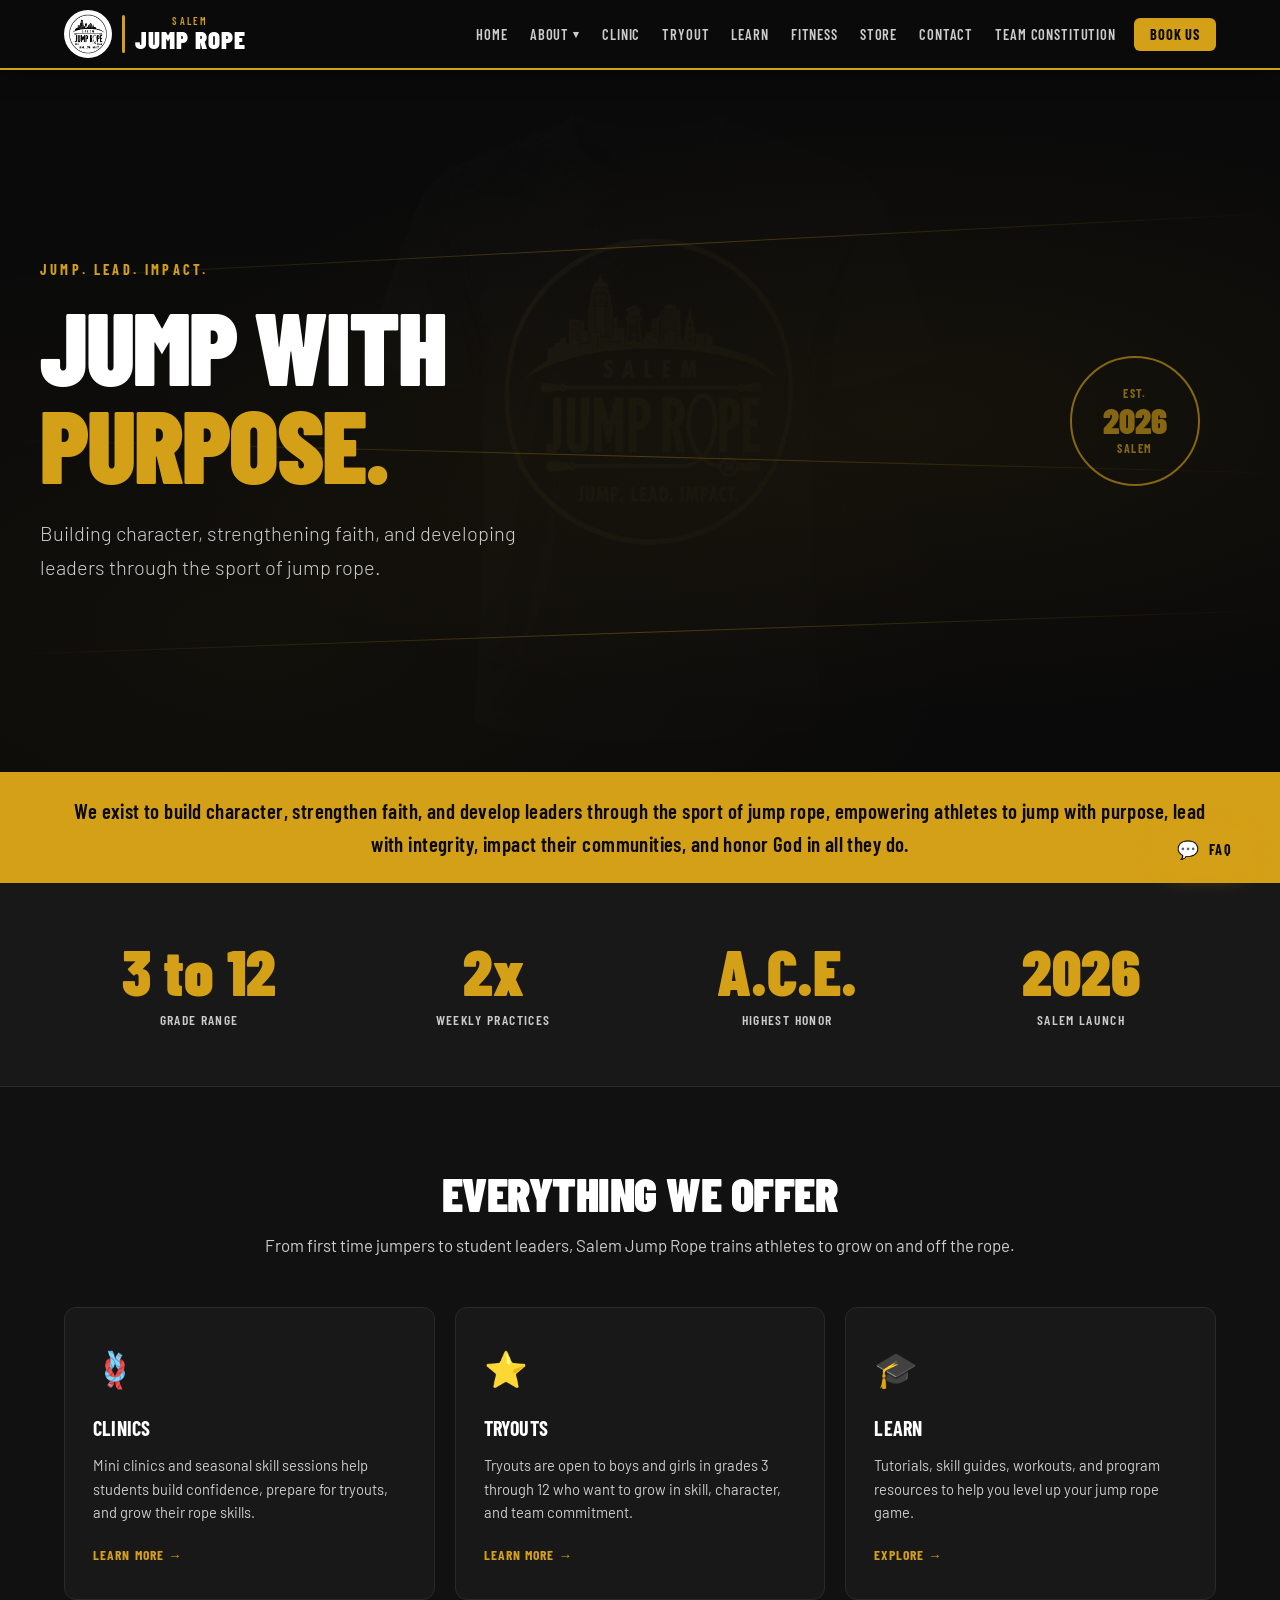
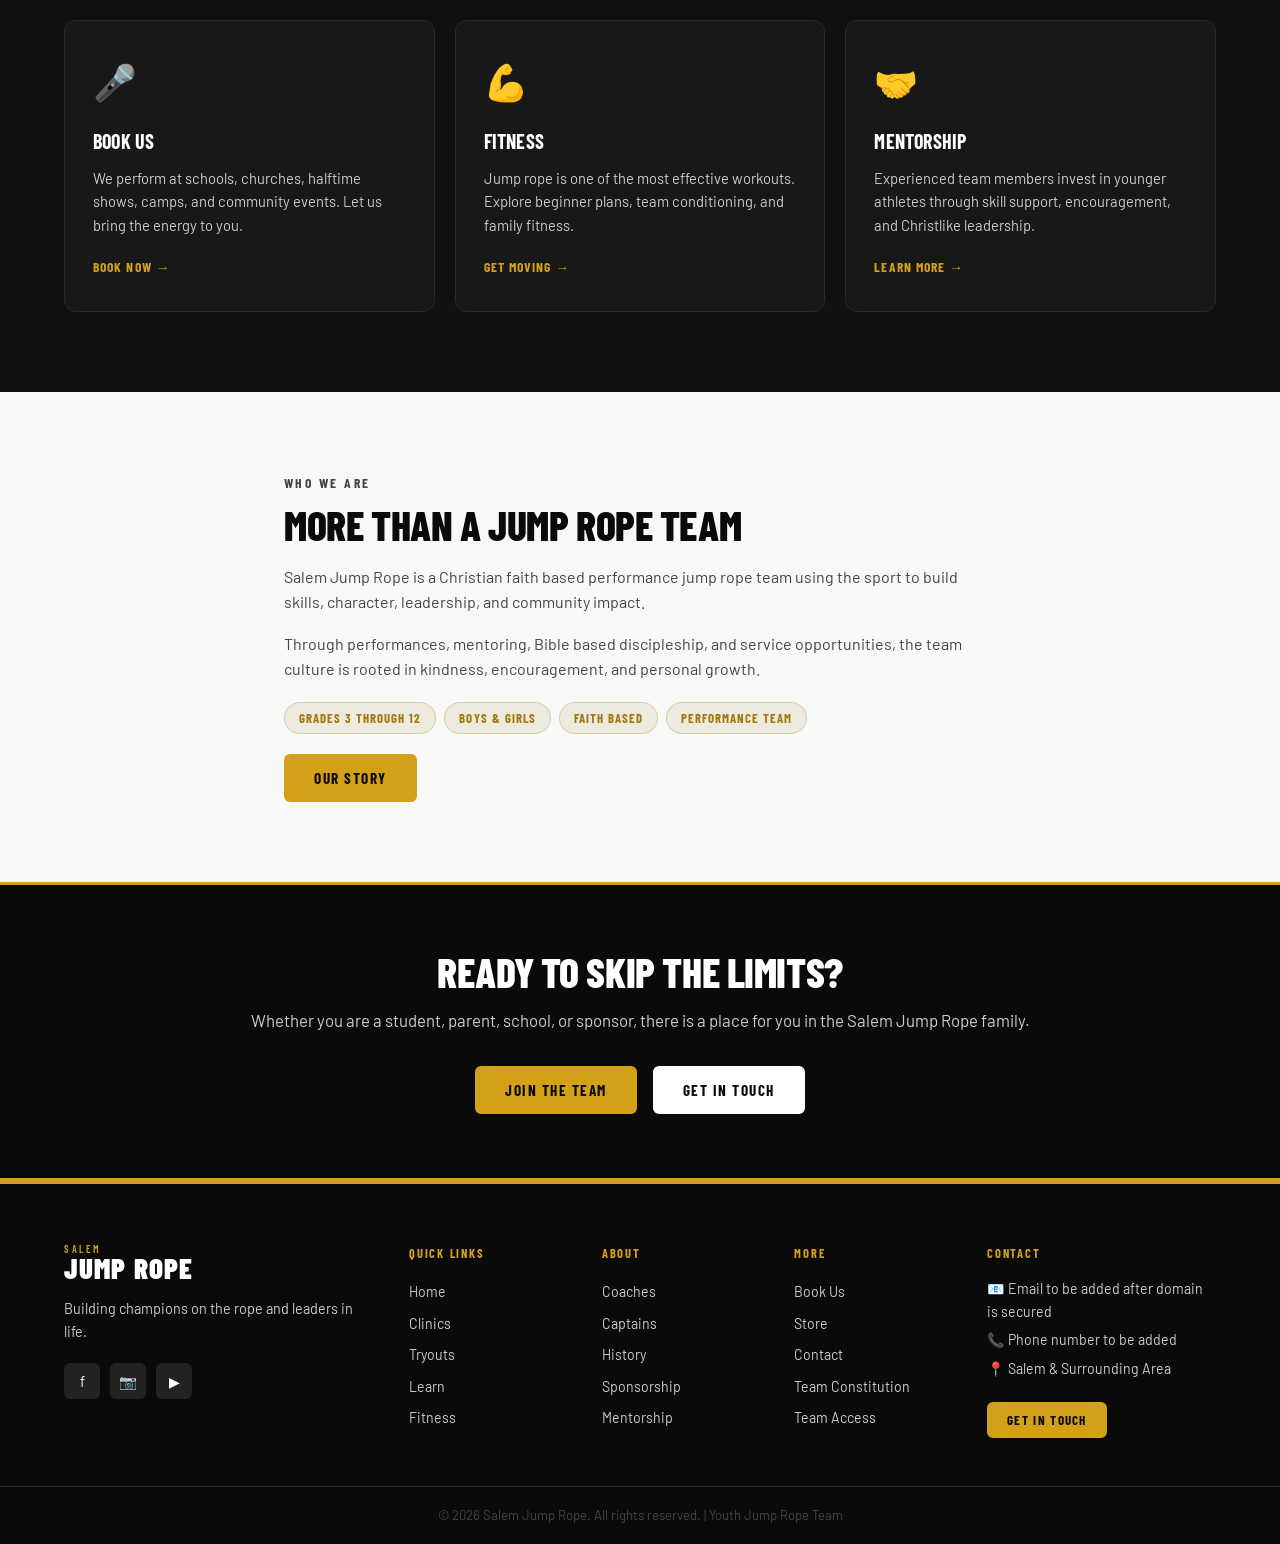
==== index.html @ eef51c8e "Launch CMS-backed Salem Jump Rope site" ====
<!DOCTYPE html>
<html lang="en">
<head>
  <meta charset="UTF-8" />
  <meta name="viewport" content="width=device-width, initial-scale=1.0" />
  <title>Salem Jump Rope | Youth Jump Rope Team</title>
  <meta name="description" content="Salem Jump Rope is a Christian faith based youth performance jump rope team building character, leadership, faith, fitness, and community impact." />
  <meta name="keywords" content="Salem Jump Rope, youth jump rope team, jump rope clinics, jump rope tryouts, jump rope fitness, jump rope performances, jump rope team Salem" />
  <meta property="og:title" content="Salem Jump Rope | Youth Jump Rope Team" />
  <meta property="og:description" content="Youth jump rope team offering clinics, tryouts, performances, and fitness programs in Salem." />
  <meta property="og:type" content="website" />
  <link rel="stylesheet" href="styles.css" />
  <link rel="preconnect" href="https://fonts.googleapis.com" />
  <link href="https://fonts.googleapis.com/css2?family=Barlow+Condensed:wght@400;600;700;800;900&family=Barlow:wght@300;400;500;600;700&display=swap" rel="stylesheet" />
</head>
<body>

  <!-- ============================================================
       HEADER / NAV
  ============================================================ -->
  <header class="site-header" id="top">
    <nav class="nav-container" role="navigation" aria-label="Main navigation">
      <div class="nav-logo">
        <button class="logo-btn" onclick="showPage('home')" aria-label="Go to homepage">
          <div class="logo-mark">
            <img class="brand-logo-img" src="Salem Jump Rope logo.jpg" alt="Salem Jump Rope logo" />
            <span class="logo-rope-accent" aria-hidden="true"></span>
            <div class="logo-text-block">
              <span class="logo-city">SALEM</span>
              <span class="logo-team">Jump Rope</span>
            </div>
          </div>
        </button>
      </div>

      <button class="nav-toggle" id="navToggle" aria-label="Toggle mobile menu" aria-expanded="false" aria-controls="navMenu">
        <span></span><span></span><span></span>
      </button>

      <ul class="nav-menu" id="navMenu" role="menubar">
        <li role="none"><button class="nav-link" onclick="showPage('home')" role="menuitem">Home</button></li>

        <li class="has-dropdown" role="none">
          <button class="nav-link dropdown-trigger" aria-haspopup="true" aria-expanded="false" role="menuitem">
            About <span class="arrow" aria-hidden="true">▾</span>
          </button>
          <ul class="dropdown-menu" role="menu" aria-label="About submenu">
            <li role="none"><button onclick="showPage('coaches')" role="menuitem">Coaches</button></li>
            <li role="none"><button onclick="showPage('captains')" role="menuitem">Captains</button></li>
            <li role="none"><button onclick="showPage('aces')" role="menuitem">Aces</button></li>
            <li role="none"><button onclick="showPage('history')" role="menuitem">History</button></li>
            <li role="none"><button onclick="showPage('sponsorship')" role="menuitem">Sponsorship</button></li>
            <li role="none"><button onclick="showPage('mentorship')" role="menuitem">Mentorship</button></li>
          </ul>
        </li>

        <li role="none"><button class="nav-link" onclick="showPage('clinic')" role="menuitem">Clinic</button></li>
        <li role="none"><button class="nav-link" onclick="showPage('tryout')" role="menuitem">Tryout</button></li>
        <li role="none"><button class="nav-link" onclick="showPage('learn')" role="menuitem">Learn</button></li>
        <li role="none"><button class="nav-link" onclick="showPage('fitness')" role="menuitem">Fitness</button></li>
        <li role="none"><button class="nav-link" onclick="showPage('store')" role="menuitem">Store</button></li>
        <li role="none"><button class="nav-link" onclick="showPage('contact')" role="menuitem">Contact</button></li>
        <li role="none"><button class="nav-link" onclick="showPage('constitution')" role="menuitem">Team Constitution</button></li>
        <li role="none"><button class="nav-link nav-cta" onclick="showPage('book')" role="menuitem">Book Us</button></li>
      </ul>
    </nav>
  </header>

  <main id="main-content">

    <!-- ======================== HOME ======================== -->
    <section id="page-home" class="page active" aria-label="Home">

      <!-- Hero -->
      <div class="hero">
        <div class="hero-rope-lines" aria-hidden="true">
          <div class="rope-line rl-1"></div>
          <div class="rope-line rl-2"></div>
          <div class="rope-line rl-3"></div>
        </div>
        <div class="hero-content">
          <p class="hero-eyebrow">Jump. Lead. Impact.</p>
          <h1 class="hero-title">JUMP WITH<br><span class="gold">PURPOSE.</span></h1>
          <p class="hero-subtitle">Building character, strengthening faith, and developing leaders through the sport of jump rope.</p>
        </div>
        <div class="hero-badge" aria-hidden="true">
          <div class="badge-circle">
            <span>EST.</span>
            <span class="badge-year">2026</span>
            <span>SALEM</span>
          </div>
        </div>
      </div>

      <!-- Mission Strip -->
      <div class="mission-strip">
        <div class="container">
          <p class="mission-text">We exist to build character, strengthen faith, and develop leaders through the sport of jump rope, empowering athletes to <strong>jump with purpose, lead with integrity, impact their communities, and honor God</strong> in all they do.</p>
        </div>
      </div>

      <!-- Stats Bar -->
      <div class="stats-bar">
        <div class="container stats-grid">
          <div class="stat-item">
            <span class="stat-num">3 to 12</span>
            <span class="stat-label">Grade Range</span>
          </div>
          <div class="stat-item">
            <span class="stat-num">2×</span>
            <span class="stat-label">Weekly Practices</span>
          </div>
          <div class="stat-item">
            <span class="stat-num">A.C.E.</span>
            <span class="stat-label">Highest Honor</span>
          </div>
          <div class="stat-item">
            <span class="stat-num">2026</span>
            <span class="stat-label">Salem Launch</span>
          </div>
        </div>
      </div>

      <!-- Feature Cards -->
      <div class="section-dark">
        <div class="container">
          <h2 class="section-title text-center">Everything We Offer</h2>
          <p class="section-sub text-center">From first time jumpers to student leaders, Salem Jump Rope trains athletes to grow on and off the rope.</p>
          <div class="feature-grid">
            <div class="feature-card" onclick="showPage('clinic')" role="button" tabindex="0" onkeypress="if(event.key==='Enter')showPage('clinic')" aria-label="Learn about Clinics">
              <div class="feature-icon" aria-hidden="true">🪢</div>
              <h3>Clinics</h3>
              <p>Mini clinics and seasonal skill sessions help students build confidence, prepare for tryouts, and grow their rope skills.</p>
              <span class="feature-link">Learn More →</span>
            </div>
            <div class="feature-card" onclick="showPage('tryout')" role="button" tabindex="0" onkeypress="if(event.key==='Enter')showPage('tryout')" aria-label="Learn about Tryouts">
              <div class="feature-icon" aria-hidden="true">⭐</div>
              <h3>Tryouts</h3>
              <p>Tryouts are open to boys and girls in grades 3 through 12 who want to grow in skill, character, and team commitment.</p>
              <span class="feature-link">Learn More →</span>
            </div>
            <div class="feature-card" onclick="showPage('learn')" role="button" tabindex="0" onkeypress="if(event.key==='Enter')showPage('learn')" aria-label="Learn Skills">
              <div class="feature-icon" aria-hidden="true">🎓</div>
              <h3>Learn</h3>
              <p>Tutorials, skill guides, workouts, and program resources to help you level up your jump rope game.</p>
              <span class="feature-link">Explore →</span>
            </div>
            <div class="feature-card" onclick="showPage('book')" role="button" tabindex="0" onkeypress="if(event.key==='Enter')showPage('book')" aria-label="Book a Performance">
              <div class="feature-icon" aria-hidden="true">🎤</div>
              <h3>Book Us</h3>
              <p>We perform at schools, churches, halftime shows, camps, and community events. Let us bring the energy to you.</p>
              <span class="feature-link">Book Now →</span>
            </div>
            <div class="feature-card" onclick="showPage('fitness')" role="button" tabindex="0" onkeypress="if(event.key==='Enter')showPage('fitness')" aria-label="Fitness Programs">
              <div class="feature-icon" aria-hidden="true">💪</div>
              <h3>Fitness</h3>
              <p>Jump rope is one of the most effective workouts. Explore beginner plans, team conditioning, and family fitness.</p>
              <span class="feature-link">Get Moving →</span>
            </div>
            <div class="feature-card" onclick="showPage('mentorship')" role="button" tabindex="0" onkeypress="if(event.key==='Enter')showPage('mentorship')" aria-label="Mentorship Program">
              <div class="feature-icon" aria-hidden="true">🤝</div>
              <h3>Mentorship</h3>
              <p>Experienced team members invest in younger athletes through skill support, encouragement, and Christlike leadership.</p>
              <span class="feature-link">Learn More →</span>
            </div>
          </div>
        </div>
      </div>

      <!-- About Teaser -->
      <div class="section-light">
        <div class="container narrow">
          <div class="col-text">
            <p class="eyebrow-label">Who We Are</p>
            <h2>More Than a Jump Rope Team</h2>
            <p>Salem Jump Rope is a Christian faith based performance jump rope team using the sport to build skills, character, leadership, and community impact.</p>
            <p>Through performances, mentoring, Bible based discipleship, and service opportunities, the team culture is rooted in kindness, encouragement, and personal growth.</p>
            <div class="pill-row">
              <span class="pill">Grades 3 through 12</span>
              <span class="pill">Boys & Girls</span>
              <span class="pill">Faith Based</span>
              <span class="pill">Performance Team</span>
            </div>
            <button class="btn btn-gold" onclick="showPage('history')">Our Story</button>
          </div>
        </div>
      </div>

      <!-- CTA Banner -->
      <div class="cta-banner">
        <div class="container text-center">
          <h2>Ready to Skip the Limits?</h2>
          <p>Whether you are a student, parent, school, or sponsor, there is a place for you in the Salem Jump Rope family.</p>
          <div class="cta-buttons">
            <button class="btn btn-gold" onclick="showPage('tryout')">Join the Team</button>
            <button class="btn btn-white" onclick="showPage('contact')">Get in Touch</button>
          </div>
        </div>
      </div>

    </section><!-- /home -->


    <!-- ======================== COACHES ======================== -->
    <section id="page-coaches" class="page" aria-label="Coaches">
      <div class="page-hero-mini">
        <div class="container">
          <p class="eyebrow-label">Salem Jump Rope</p>
          <h1>Our Coaching Staff</h1>
          <p>Led by experienced educators, athletes, and community leaders who believe in the power of jump rope.</p>
        </div>
      </div>
      <div class="section-light">
        <div class="container">
          <div class="coach-grid" id="coachGrid">
            <!-- Populated by JS from data.coaches -->
          </div>
        </div>
      </div>
    </section>

    <!-- ======================== CAPTAINS ======================== -->
    <section id="page-captains" class="page" aria-label="Captains">
      <div class="page-hero-mini">
        <div class="container">
          <p class="eyebrow-label">Team Leadership</p>
          <h1>Meet Our Captains</h1>
          <p>Team captains will be added soon.</p>
        </div>
      </div>
      <div class="section-light">
        <div class="container">
          <div class="coming-soon-block">
            <div class="cs-icon" aria-hidden="true">⭐</div>
            <h2>Team Captains Coming Soon</h2>
            <p>Captain information will be added when the team leadership roster is ready.</p>
          </div>
        </div>
      </div>
    </section>

    <!-- ======================== ACES ======================== -->
    <section id="page-aces" class="page" aria-label="Aces Honor Roll">
      <div class="page-hero-mini">
        <div class="container">
          <p class="eyebrow-label">Achievement Award</p>
          <h1>The Ace Honor Roll</h1>
          <p>A.C.E. stands for Achieving Christlike Excellence. It is Salem Jump Rope's highest honor for athletes who master skill levels, choose character, and become examples to others.</p>
        </div>
      </div>
      <div class="section-light">
        <div class="container">
          <div class="ace-intro-card">
            <h2>What is an Ace?</h2>
            <p>An ACE is a student-athlete who has mastered Salem Jump Rope skill and character development levels, demonstrated Christlike leadership in practice and mentorship, completed the Humility Project, and been recognized by the coaching staff for dedication, character, and excellence.</p>
          </div>
          <div class="ace-grid" id="aceGrid">
            <!-- Populated by JS -->
          </div>
        </div>
      </div>
    </section>

    <!-- ======================== HISTORY ======================== -->
    <section id="page-history" class="page" aria-label="Team History">
      <div class="page-hero-mini">
        <div class="container">
          <p class="eyebrow-label">Our Foundation</p>
          <h1>The Salem Jump Rope Story</h1>
        </div>
      </div>
      <div class="section-light">
        <div class="container narrow">
          <div class="history-intro">
            <p>Salem Jump Rope grew from years of physical education teaching, school jump rope teams, driveway practice with family, and small community clubs. The program carries forward the belief that jump rope can shape confidence, character, leadership, and faith.</p>
            <p>Coach Tiffany Carroll's journey began in 2008 after graduating from East Carolina University and learning from strong school and jump rope mentors. That foundation eventually led to COA SKIP ITS in 2024 and the launch of Salem Jump Rope in 2026.</p>
            <p>Today, Salem Jump Rope is being built as a performance based team where students learn to work hard, serve others, mentor younger athletes, and leave a lasting impact.</p>
          </div>

          <div class="timeline">
            <div id="timelineContainer">
              <!-- Populated by JS -->
            </div>
          </div>
        </div>
      </div>
    </section>

    <!-- ======================== SPONSORSHIP ======================== -->
    <section id="page-sponsorship" class="page" aria-label="Sponsorship">
      <div class="page-hero-mini">
        <div class="container">
          <p class="eyebrow-label">Partner With Us</p>
          <h1>Sponsorship Opportunities</h1>
          <p>Your support fuels a faith based youth program built around skill, character, leadership, service, and community impact.</p>
        </div>
      </div>
      <div class="section-light">
        <div class="container">

          <div class="two-col">
            <div class="col-text">
              <h2>Why Sponsor Salem Jump Rope?</h2>
              <p>When you sponsor Salem Jump Rope, you're not just advertising your business. You are investing in students who are learning discipline, leadership, service, and excellence through a positive team culture.</p>
              <ul class="check-list">
                <li>Direct visibility with hundreds of families</li>
                <li>Logo placement on team materials and events</li>
                <li>Recognition at clinics and performances</li>
                <li>Social media shoutouts and website features</li>
                <li>Connection to a trusted community organization</li>
                <li>Demonstrating your commitment to local youth</li>
              </ul>
            </div>
            <div class="col-image">
              <div class="image-placeholder" aria-label="Sponsorship benefits visual">
                <div class="img-ph-inner">
                  <span class="img-ph-icon" aria-hidden="true">🏆</span>
                  <p>Partner Benefits</p>
                </div>
              </div>
            </div>
          </div>

          <h2 class="text-center mt-lg">Sponsor Levels</h2>
          <div class="sponsor-levels" id="sponsorLevels">
            <!-- Populated by JS -->
          </div>

          <h2 class="text-center mt-lg">Current Sponsors</h2>
          <p class="text-center">We are proud to be supported by community partners who believe in the next generation.</p>
          <div class="ace-sponsor-spotlight">
            <div class="ace-sponsor-logo-wrap">
              <img src="Images/1018 Detailing Logo.png" alt="1018 Mobile Detailing logo" />
            </div>
            <div>
              <p class="eyebrow-label">ACE Sponsor</p>
              <h2>1018 Mobile Detailing</h2>
              <p>1018 Mobile Detailing is proud to support Salem Jump Rope as an ACE level sponsor. The company brings professional mobile detailing service directly to customers with clean results, reliable communication, and care for every vehicle.</p>
            </div>
          </div>
          <div class="sponsor-logo-grid">
            <article class="sponsor-logo-card sponsor-featured">
              <img src="Images/1018 Detailing Logo.png" alt="1018 Mobile Detailing logo" />
              <h3>1018 Mobile Detailing</h3>
              <p>ACE Sponsor</p>
            </article>
            <div class="sponsor-logo-ph" aria-label="Open sponsor spot">Open Sponsor Spot</div>
            <div class="sponsor-logo-ph" aria-label="Open sponsor spot">Open Sponsor Spot</div>
            <div class="sponsor-logo-ph" aria-label="Open sponsor spot">Open Sponsor Spot</div>
            <div class="sponsor-logo-ph" aria-label="Open sponsor spot">Open Sponsor Spot</div>
          </div>

          <div class="form-section">
            <h2>Become a Sponsor</h2>
            <p class="form-note">Sponsorship payments are not collected on this website at this time. A team representative will follow up to discuss sponsorship packages and payment options.</p>
            <form id="sponsorForm" class="skip-form" novalidate>
              <div class="form-row">
                <div class="form-group">
                  <label for="sp-biz">Business Name <span aria-hidden="true">*</span></label>
                  <input type="text" id="sp-biz" name="businessName" required placeholder="Your Business" />
                </div>
                <div class="form-group">
                  <label for="sp-contact">Contact Name <span aria-hidden="true">*</span></label>
                  <input type="text" id="sp-contact" name="contactName" required placeholder="Full Name" />
                </div>
              </div>
              <div class="form-row">
                <div class="form-group">
                  <label for="sp-email">Email <span aria-hidden="true">*</span></label>
                  <input type="email" id="sp-email" name="email" required placeholder="email@business.com" />
                </div>
                <div class="form-group">
                  <label for="sp-phone">Phone</label>
                  <input type="tel" id="sp-phone" name="phone" placeholder="(555) 555-5555" />
                </div>
              </div>
              <div class="form-group">
                <label for="sp-level">Sponsorship Level Interest <span aria-hidden="true">*</span></label>
                <select id="sp-level" name="level" required>
                  <option value="">Select a Level</option>
                  <option>Ace Sponsor, $550 and up</option>
                  <option>King Sponsor, $400</option>
                  <option>Queen Sponsor, $250</option>
                  <option>Jack Sponsor, $150</option>
                  <option>Friend Sponsor, $50</option>
                  <option>Not Sure Yet</option>
                </select>
              </div>
              <div class="form-group">
                <label for="sp-message">Message</label>
                <textarea id="sp-message" name="message" rows="4" placeholder="Tell us about your business and why you'd like to partner with us..."></textarea>
              </div>
              <button type="submit" class="btn btn-gold">Submit Sponsorship Interest</button>
              <div class="form-success" id="sponsorSuccess" aria-live="polite" role="status"></div>
            </form>
          </div>
        </div>
      </div>
    </section>

    <!-- ======================== MENTORSHIP ======================== -->
    <section id="page-mentorship" class="page" aria-label="Mentorship Program">
      <div class="page-hero-mini">
        <div class="container">
          <p class="eyebrow-label">Team Culture</p>
          <h1>Mentorship Program</h1>
          <p>Because mentorship matters: experienced athletes help younger teammates grow in skill, character, confidence, and belonging.</p>
        </div>
      </div>
      <div class="section-light">
        <div class="container">
          <div class="narrow text-center mb-lg">
            <h2>The Foundation of Our Culture</h2>
            <p>At Salem Jump Rope, some of the most valuable lessons learned through sports happen through relationships. Mentorship is a vital part of the team culture because it helps every athlete feel valued, supported, and known.</p>
          </div>

          <div class="value-cards" id="mentorValues">
            <!-- Populated by JS -->
          </div>

          <div class="two-col mt-lg">
            <div class="col-text">
              <h2>How It Works</h2>
              <p>Experienced team members who have been on the team for at least one year may have the opportunity to become mentors. Coaches evaluate students based on skill readiness, character, responsibility, and leadership before recommending them for this role.</p>
              <p>Mentors are paired with younger teammates and provide one on one skill support, encouragement, and guidance at practices. Beyond jump rope, they model positive character and help create a welcoming team environment.</p>
              <h3 class="mt-md">Who Can Become a Mentor?</h3>
              <ul class="check-list">
                <li>Athletes who have been on the team at least one year</li>
                <li>Recommended completion through Level 3 skills</li>
                <li>Demonstrated character that reflects team values</li>
                <li>Nominated and approved by the coaching staff</li>
                <li>Committed to mentor training, accountability, and high standards of conduct</li>
              </ul>
            </div>
            <div class="col-image">
              <div class="image-placeholder large" aria-label="Mentorship in action photo">
                <div class="img-ph-inner">
                  <span class="img-ph-icon" aria-hidden="true">📸</span>
                  <p>Mentorship in Action</p>
                </div>
              </div>
            </div>
          </div>

          <div class="cta-banner mt-lg">
            <div class="text-center">
              <h2>Questions About Mentorship?</h2>
              <button class="btn btn-gold" onclick="showPage('contact')">Contact Our Team</button>
            </div>
          </div>

          <div class="culture-stage-grid mt-lg">
            <div class="culture-stage">
              <h3>Grades 3-5 | Learn &amp; Grow</h3>
              <p>Foundation years focus on skill development, coachability, teamwork, work ethic, confidence, and learning the value of being a mentee.</p>
            </div>
            <div class="culture-stage">
              <h3>Grades 6-8 | Mentor &amp; Lead</h3>
              <p>As athletes mature, they are equipped to invest in younger teammates, model Christlike leadership, and develop communication and servant leadership skills.</p>
            </div>
            <div class="culture-stage">
              <h3>Grades 9-12 | Lead &amp; Leave an Impact</h3>
              <p>High school athletes are challenged to become independent leaders, pursue the ACE Award, help lead practices and clinics, contribute to choreography, and strengthen the program for the next generation.</p>
            </div>
          </div>
        </div>
      </div>
    </section>

    <!-- ======================== CLINIC ======================== -->
    <section id="page-clinic" class="page" aria-label="Clinics">
      <div class="page-hero-mini">
        <div class="container">
          <p class="eyebrow-label">Skill Development</p>
          <h1>Jump Rope Clinics</h1>
          <p>Clinics help students grow skills, prepare for tryouts, and decide where jump rope could take them next.</p>
        </div>
      </div>
      <div class="section-light">
        <div class="container">

          <div class="clinic-cards">
            <div class="clinic-card spring">
              <div class="clinic-badge">Spring</div>
              <h2>Spring Clinic</h2>
              <p class="clinic-date">📅 Dates to be announced by the coaching staff</p>
              <p class="clinic-time">⏰ Time and location to be announced</p>
              <p>Seasonal skill-building clinic focused on fundamentals, confidence, teamwork, and performance preparation.</p>
              <button class="btn btn-gold" onclick="document.getElementById('clinicForm').scrollIntoView({behavior:'smooth'})">Register Interest</button>
            </div>
            <div class="clinic-card fall">
              <div class="clinic-badge">Fall</div>
              <h2>Mini Fall Clinic 2026</h2>
              <p class="clinic-date">📅 Monday, August 31 &amp; Tuesday, September 1</p>
              <p class="clinic-time">⏰ 3:30 PM to 4:45 PM | 📍 River Oaks Community Church</p>
              <p>Cost: $5. Open to any student in 3rd through 12th grade who is interested in trying out for the team or simply getting better at jump rope.</p>
              <button class="btn btn-gold" onclick="document.getElementById('clinicForm').scrollIntoView({behavior:'smooth'})">Register Interest</button>
            </div>
          </div>

          <div class="info-block-grid mt-lg">
            <div class="info-block">
              <h3>What You'll Learn</h3>
              <ul>
                <li>Basic and advanced jump rope skills</li>
                <li>Speed, agility, and footwork</li>
                <li>Partner and group routines</li>
                <li>Double Dutch techniques</li>
                <li>Performance and presentation skills</li>
                <li>Team communication and listening</li>
              </ul>
            </div>
            <div class="info-block">
              <h3>Who Can Attend</h3>
              <ul>
                <li>Boys and girls in grades 3 through 12</li>
                <li>All experience levels welcome</li>
                <li>No prior jump rope experience required</li>
                <li>Great for tryout preparation or skill growth</li>
                <li>Families are encouraged to observe</li>
              </ul>
            </div>
            <div class="info-block">
              <h3>What to Bring</h3>
              <ul>
                <li>Athletic shoes (non-marking soles)</li>
                <li>Athletic clothing you can move in</li>
                <li>Water bottle (labeled)</li>
                <li>Jump rope if you have one (provided if not)</li>
                <li>Positive attitude and energy</li>
                <li>Signed parent consent form</li>
              </ul>
            </div>
          </div>

          <h2 class="text-center mt-lg">Sample 4-Day Clinic Schedule</h2>
          <div class="schedule-grid">
            <div class="schedule-day">
              <div class="day-header">Day 1</div>
              <div class="day-item"><strong>Warmup:</strong> Dynamic stretching, jog, jump activation</div>
              <div class="day-item"><strong>Skills:</strong> Basic bounce, alternate foot, side swing</div>
              <div class="day-item"><strong>Drills:</strong> Entry timing, rope feel, pacing</div>
              <div class="day-item"><strong>Cooldown:</strong> Stretch, breathing, team circle</div>
            </div>
            <div class="schedule-day">
              <div class="day-header">Day 2</div>
              <div class="day-item"><strong>Warmup:</strong> Jump activation circuit</div>
              <div class="day-item"><strong>Skills:</strong> Criss cross, double under intro, speed steps</div>
              <div class="day-item"><strong>Drills:</strong> Partner coordination, rhythm work</div>
              <div class="day-item"><strong>Cooldown:</strong> Partner stretch, skill reflection</div>
            </div>
            <div class="schedule-day">
              <div class="day-header">Day 3</div>
              <div class="day-item"><strong>Warmup:</strong> Speed ladder, agility warm-up</div>
              <div class="day-item"><strong>Skills:</strong> Double Dutch entry, turning mechanics</div>
              <div class="day-item"><strong>Drills:</strong> Group sync, team routine basics</div>
              <div class="day-item"><strong>Cooldown:</strong> Group stretch, performance goals</div>
            </div>
            <div class="schedule-day">
              <div class="day-header">Day 4</div>
              <div class="day-item"><strong>Warmup:</strong> Full team warm-up</div>
              <div class="day-item"><strong>Skills:</strong> Review + showcase prep</div>
              <div class="day-item"><strong>Showcase:</strong> Mini performance for families</div>
              <div class="day-item"><strong>Celebration:</strong> Recognition, team cheer, certificate</div>
            </div>
          </div>

          <div class="form-section" id="clinicForm">
            <h2>Clinic Interest Form</h2>
            <p class="form-note">Complete this form to express interest in an upcoming clinic. A team representative will follow up with registration details and any fees.</p>
            <form id="clinicInterestForm" class="skip-form" novalidate>
              <div class="form-row">
                <div class="form-group">
                  <label for="cl-parent">Parent / Guardian Name <span aria-hidden="true">*</span></label>
                  <input type="text" id="cl-parent" name="parentName" required placeholder="Full Name" />
                </div>
                <div class="form-group">
                  <label for="cl-student">Student Name <span aria-hidden="true">*</span></label>
                  <input type="text" id="cl-student" name="studentName" required placeholder="Full Name" />
                </div>
              </div>
              <div class="form-row">
                <div class="form-group">
                  <label for="cl-age">Student Age <span aria-hidden="true">*</span></label>
                  <input type="number" id="cl-age" name="studentAge" required min="4" max="18" placeholder="Age" />
                </div>
                <div class="form-group">
                  <label for="cl-exp">Experience Level</label>
                  <select id="cl-exp" name="experience">
                    <option value="">Select Level</option>
                    <option>Beginner, no experience</option>
                    <option>Beginner, some basic skills</option>
                    <option>Intermediate, comfortable with basics</option>
                    <option>Advanced, team experience</option>
                  </select>
                </div>
              </div>
              <div class="form-group">
                <label for="cl-season">Preferred Clinic Season <span aria-hidden="true">*</span></label>
                <select id="cl-season" name="season" required>
                  <option value="">Select Season</option>
                  <option>Spring Clinic</option>
                  <option>Fall Clinic</option>
                  <option>Either</option>
                </select>
              </div>
              <div class="form-row">
                <div class="form-group">
                  <label for="cl-email">Email <span aria-hidden="true">*</span></label>
                  <input type="email" id="cl-email" name="email" required placeholder="email@example.com" />
                </div>
                <div class="form-group">
                  <label for="cl-phone">Phone</label>
                  <input type="tel" id="cl-phone" name="phone" placeholder="(555) 555-5555" />
                </div>
              </div>
              <div class="form-group">
                <label for="cl-notes">Questions or Notes</label>
                <textarea id="cl-notes" name="notes" rows="3" placeholder="Any questions or anything we should know?"></textarea>
              </div>
              <button type="submit" class="btn btn-gold">Submit Interest</button>
              <div class="form-success" id="clinicSuccess" aria-live="polite" role="status"></div>
            </form>
          </div>
        </div>
      </div>
    </section>

    <!-- ======================== TRYOUT ======================== -->
    <section id="page-tryout" class="page" aria-label="Tryouts">
      <div class="page-hero-mini">
        <div class="container">
          <p class="eyebrow-label">Join the Team</p>
          <h1>Salem Jump Rope Tryouts</h1>
          <p>We are looking for coachable students ready to grow in skill, character, teamwork, and commitment.</p>
        </div>
      </div>
      <div class="section-light">
        <div class="container">

          <div class="two-col">
            <div class="col-text">
              <h2>Tryout Overview</h2>
              <p>Salem Jump Rope holds tryouts for students in grades 3 through 12. Our team is open to boys and girls who demonstrate not just physical ability, but the character, coachability, and commitment that our program requires.</p>
              <p>We do not just evaluate what you can do on the rope. We also look at how you listen, respond to coaching, and work with others. Every athlete who tries out will receive feedback.</p>
              <p class="clinic-date">📅 Thursday, September 10, 2026</p>
              <p class="clinic-time">⏰ 3:30 PM to 4:45 PM | 📍 College Park Baptist Church</p>
            </div>
            <div class="col-image">
              <div class="image-placeholder" aria-label="Tryout action photo">
                <div class="img-ph-inner">
                  <span class="img-ph-icon" aria-hidden="true">📸</span>
                  <p>Tryout Action</p>
                </div>
              </div>
            </div>
          </div>

          <div class="info-block-grid mt-lg">
            <div class="info-block">
              <h3>Who Should Try Out</h3>
              <ul>
                <li>Boys and girls in grades 3 through 12</li>
                <li>Students with a desire to grow and compete</li>
                <li>Athletes willing to commit to the full season</li>
                <li>Students who can follow coaching direction</li>
                <li>Those who attended a Salem Jump Rope clinic (preferred)</li>
              </ul>
            </div>
            <div class="info-block">
              <h3>What We're Looking For</h3>
              <ul>
                <li>Coachability and attitude</li>
                <li>Physical readiness and effort</li>
                <li>Jump rope skill foundation</li>
                <li>Teamwork and listening ability</li>
                <li>Commitment and reliability</li>
                <li>Character on and off the floor</li>
              </ul>
            </div>
            <div class="info-block">
              <h3>Team Commitment</h3>
              <ul>
                <li>Whole-team practice Tuesdays, 3:30 PM-5:30 PM</li>
                <li>Split practice Thursdays, 6:15 PM-8:15 PM</li>
                <li>Last Thursday of each month off, plus holidays</li>
                <li>Attendance at all performances and events</li>
                <li>Parent engagement expected</li>
              </ul>
            </div>
          </div>

          <h2 class="text-center mt-lg">Skills to Master Before Tryouts</h2>
          <p class="text-center mb-md">You do not need to be perfect, but you should be familiar with these fundamentals.</p>
          <div class="skills-checklist" id="tryoutSkills">
            <!-- Populated by JS -->
          </div>

          <div class="payment-placeholder">
            <div class="payment-icon" aria-hidden="true">💳</div>
            <h3>Payment Collection To Be Added</h3>
            <p>Tryout registration fees and seasonal team fees will be collected through <strong>Square</strong> or another approved payment provider. Payment processing is not active on this website at this time. A team representative will provide payment details directly after the tryout process.</p>
          </div>

          <div class="form-section">
            <h2>Tryout Interest Form</h2>
            <p class="form-note">Submit this form to express your interest in trying out. A coach will follow up with specific tryout details and next steps.</p>
            <form id="tryoutForm" class="skip-form" novalidate>
              <div class="form-row">
                <div class="form-group">
                  <label for="tr-parent">Parent / Guardian Name <span aria-hidden="true">*</span></label>
                  <input type="text" id="tr-parent" name="parentName" required placeholder="Full Name" />
                </div>
                <div class="form-group">
                  <label for="tr-student">Student Name <span aria-hidden="true">*</span></label>
                  <input type="text" id="tr-student" name="studentName" required placeholder="Full Name" />
                </div>
              </div>
              <div class="form-row">
                <div class="form-group">
                  <label for="tr-age">Student Age <span aria-hidden="true">*</span></label>
                  <input type="number" id="tr-age" name="age" required min="4" max="18" placeholder="Age" />
                </div>
                <div class="form-group">
                  <label for="tr-grade">School Grade <span aria-hidden="true">*</span></label>
                  <select id="tr-grade" name="grade" required>
                    <option value="">Select Grade</option>
                    <option>Pre-K / Kindergarten</option>
                    <option>1st Grade</option>
                    <option>2nd Grade</option>
                    <option>3rd Grade</option>
                    <option>4th Grade</option>
                    <option>5th Grade</option>
                    <option>6th Grade</option>
                    <option>7th Grade</option>
                    <option>8th Grade</option>
                    <option>9th Grade</option>
                    <option>10th Grade</option>
                    <option>11th Grade</option>
                    <option>12th Grade</option>
                  </select>
                </div>
              </div>
              <div class="form-group">
                <label for="tr-exp">Jump Rope Experience</label>
                <select id="tr-exp" name="experience">
                  <option value="">Select Level</option>
                  <option>None, just starting out</option>
                  <option>Beginner, knows basic bounce and a few tricks</option>
                  <option>Intermediate, comfortable with multiple skills</option>
                  <option>Advanced, competed or been on a team before</option>
                </select>
              </div>
              <div class="form-group">
                <label for="tr-why">Why do you want to join Salem Jump Rope? <span aria-hidden="true">*</span></label>
                <textarea id="tr-why" name="why" rows="3" required placeholder="Tell us what motivates you to join our team..."></textarea>
              </div>
              <div class="form-row">
                <div class="form-group">
                  <label for="tr-email">Parent Email <span aria-hidden="true">*</span></label>
                  <input type="email" id="tr-email" name="email" required placeholder="email@example.com" />
                </div>
                <div class="form-group">
                  <label for="tr-phone">Parent Phone <span aria-hidden="true">*</span></label>
                  <input type="tel" id="tr-phone" name="phone" required placeholder="(555) 555-5555" />
                </div>
              </div>
              <div class="form-group">
                <label for="tr-emergency">Emergency Contact Name &amp; Phone <span aria-hidden="true">*</span></label>
                <input type="text" id="tr-emergency" name="emergency" required placeholder="Name and phone number" />
              </div>
              <div class="form-group checkbox-group">
                <label class="checkbox-label">
                  <input type="checkbox" id="tr-consent" name="consent" required />
                  <span>I am the parent or legal guardian of this student and give my consent for them to participate in the Salem Jump Rope tryout process. I understand that submitting this form does not guarantee a spot on the team. <span aria-hidden="true">*</span></span>
                </label>
              </div>
              <button type="submit" class="btn btn-gold">Submit Tryout Interest</button>
              <div class="form-success" id="tryoutSuccess" aria-live="polite" role="status"></div>
            </form>
          </div>
        </div>
      </div>
    </section>

    <!-- ======================== LEARN ======================== -->
    <section id="page-learn" class="page" aria-label="Learn">
      <div class="page-hero-mini">
        <div class="container">
          <p class="eyebrow-label">Skill Development</p>
          <h1>Learn Jump Rope</h1>
          <p>Tutorials, workouts, and program resources for every level.</p>
        </div>
      </div>
      <div class="section-light">
        <div class="container">
          <!-- Sub-tabs -->
          <div class="sub-tabs" role="tablist" aria-label="Learn sections">
            <button class="sub-tab active" onclick="showLearnTab('tutorials')" id="tab-tutorials" role="tab" aria-selected="true" aria-controls="learn-tutorials">Skills &amp; Tutorials</button>
            <button class="sub-tab" onclick="showLearnTab('workouts')" id="tab-workouts" role="tab" aria-selected="false" aria-controls="learn-workouts">Workouts</button>
            <button class="sub-tab" onclick="showLearnTab('programs')" id="tab-programs" role="tab" aria-selected="false" aria-controls="learn-programs">Program Lists</button>
          </div>

          <!-- Tutorials -->
          <div id="learn-tutorials" class="learn-panel active" role="tabpanel" aria-labelledby="tab-tutorials">
            <p class="text-center mb-md">Video tutorials will be added as the team builds the lesson library. Explore the skill list below.</p>
            <div class="tutorial-grid" id="tutorialGrid">
              <!-- Populated by JS -->
            </div>
          </div>

          <!-- Workouts -->
          <div id="learn-workouts" class="learn-panel" role="tabpanel" aria-labelledby="tab-workouts">
            <p class="text-center mb-md">Structured workouts for every skill level. Print them out or save them to your phone.</p>
            <div class="workout-grid" id="workoutGrid">
              <!-- Populated by JS -->
            </div>
          </div>

          <!-- Programs -->
          <div id="learn-programs" class="learn-panel" role="tabpanel" aria-labelledby="tab-programs">
            <p class="text-center mb-md">Downloadable program resources will be added later. Check back for PDFs and printable guides.</p>
            <div class="program-grid" id="programGrid">
              <!-- Populated by JS -->
            </div>
          </div>
        </div>
      </div>
    </section>

    <!-- ======================== FITNESS ======================== -->
    <section id="page-fitness" class="page" aria-label="Fitness">
      <div class="page-hero-mini">
        <div class="container">
          <p class="eyebrow-label">Jump Rope for Life</p>
          <h1>Fitness &amp; Conditioning</h1>
          <p>Jump rope is one of the most effective, accessible, and fun fitness tools available to everyone.</p>
        </div>
      </div>
      <div class="section-light">
        <div class="container">

          <h2 class="text-center">Why Jump Rope?</h2>
          <div class="benefit-grid">
            <div class="benefit-card">
              <div class="benefit-icon" aria-hidden="true">❤️</div>
              <h3>Cardiovascular Health</h3>
              <p>Jumping rope elevates heart rate quickly, improving cardiovascular endurance with less joint impact than running.</p>
            </div>
            <div class="benefit-card">
              <div class="benefit-icon" aria-hidden="true">⚡</div>
              <h3>Agility &amp; Coordination</h3>
              <p>Regular rope jumping builds foot speed, rhythm, balance, and full body coordination at every age.</p>
            </div>
            <div class="benefit-card">
              <div class="benefit-icon" aria-hidden="true">🔥</div>
              <h3>Calorie Burn</h3>
              <p>Jump rope can burn up to 10 to 16 calories per minute, which is more than many common cardio exercises.</p>
            </div>
            <div class="benefit-card">
              <div class="benefit-icon" aria-hidden="true">🧠</div>
              <h3>Mental Focus</h3>
              <p>The rhythm and timing of jump rope train concentration and mental discipline that carries into school and life.</p>
            </div>
            <div class="benefit-card">
              <div class="benefit-icon" aria-hidden="true">💰</div>
              <h3>Affordable</h3>
              <p>All you need is a rope. No gym membership, no equipment, no commute. Jump anywhere, anytime.</p>
            </div>
            <div class="benefit-card">
              <div class="benefit-icon" aria-hidden="true">👨‍👩‍👧</div>
              <h3>Family Friendly</h3>
              <p>Jump rope is one of the few activities the whole family can do together, from toddlers to grandparents.</p>
            </div>
          </div>

          <h2 class="text-center mt-lg">Sample Fitness Plans</h2>
          <div class="fitness-card-grid" id="fitnessCards">
            <!-- Populated by JS -->
          </div>

          <h2 class="text-center mt-lg">Fitness Programs We Offer</h2>
          <div class="program-types">
            <div class="program-type-card">
              <h3>School &amp; Group Fitness</h3>
              <p>We bring jump rope fitness programs to schools, after school programs, and youth groups. Contact us to schedule a session.</p>
              <button class="btn btn-outline-dark" onclick="showPage('book')">Book a Fitness Session</button>
            </div>
            <div class="program-type-card">
              <h3>Family Fitness</h3>
              <p>Jump rope is a family sport. Our family fitness resources help parents and kids build a healthy routine together.</p>
              <button class="btn btn-outline-dark" onclick="showPage('contact')">Get Resources</button>
            </div>
            <div class="program-type-card">
              <h3>Team Conditioning</h3>
              <p>Our team conditioning programs are designed to build endurance, strength, and athletic performance for competitive jumpers.</p>
              <button class="btn btn-outline-dark" onclick="showPage('learn')">View Workouts</button>
            </div>
          </div>

          <div class="cta-banner mt-lg">
            <div class="text-center">
              <h2>Ready to Jump?</h2>
              <p>Whether you are a school, parent, or athlete, we have a fitness resource for you.</p>
              <button class="btn btn-gold" onclick="showPage('contact')">Contact Us About Fitness</button>
            </div>
          </div>
        </div>
      </div>
    </section>

    <!-- ======================== STORE ======================== -->
    <section id="page-store" class="page" aria-label="Store">
      <div class="page-hero-mini">
        <div class="container">
          <p class="eyebrow-label">Salem Jump Rope Gear</p>
          <h1>Team Store</h1>
          <p>Represent the team. Gear will be added later.</p>
        </div>
      </div>
      <div class="section-light">
        <div class="container">
          <div class="store-merch-feature">
            <div class="store-merch-copy">
              <p class="eyebrow-label">New Team Look</p>
              <h2>Black and Gold Gear Built for Movement</h2>
              <p>The Salem Jump Rope shirt brings the team mark into practice, clinics, performances, and everyday community events.</p>
              <button class="btn btn-gold" onclick="document.getElementById('productGrid').scrollIntoView({behavior:'smooth'})">View Gear</button>
            </div>
            <div class="store-merch-media">
              <img src="Images/generated/jump-rope-shirt-athlete.png" alt="Athlete wearing Salem Jump Rope shirt while jumping rope" />
            </div>
          </div>

          <div class="store-notice">
            <div class="store-notice-icon" aria-hidden="true">🛒</div>
            <h2>Online Store To Be Added</h2>
            <p>Online ordering and payments will be handled through <strong>Square</strong> or another approved payment provider. Sign up below to be notified when the store goes live.</p>
            <form id="storeNotifyForm" class="store-notify-form" novalidate>
              <label for="sn-email" class="sr-only">Email address</label>
              <input type="email" id="sn-email" placeholder="Enter your email for store updates" required />
              <button type="submit" class="btn btn-gold">Notify Me</button>
              <div class="form-success" id="storeSuccess" aria-live="polite" role="status"></div>
            </form>
          </div>

          <div class="product-grid" id="productGrid">
            <!-- Populated by JS -->
          </div>
        </div>
      </div>
    </section>

    <!-- ======================== CONTACT ======================== -->
    <section id="page-contact" class="page" aria-label="Contact">
      <div class="page-hero-mini">
        <div class="container">
          <p class="eyebrow-label">Get in Touch</p>
          <h1>Contact Salem Jump Rope</h1>
          <p>We would love to hear from you. Parents, athletes, schools, and future partners can reach out here.</p>
        </div>
      </div>
      <div class="section-light">
        <div class="container">
          <div class="contact-layout">
            <div class="contact-info">
              <h2>Reach Us</h2>
              <div class="contact-item">
                <span class="contact-icon" aria-hidden="true">📧</span>
                <div>
                  <strong>Email</strong>
                  <p>Email to be added after domain is secured</p>
                </div>
              </div>
              <div class="contact-item">
                <span class="contact-icon" aria-hidden="true">📞</span>
                <div>
                  <strong>Phone</strong>
                  <p>Phone number to be added</p>
                </div>
              </div>
              <div class="contact-item">
                <span class="contact-icon" aria-hidden="true">📍</span>
                <div>
                  <strong>Service Area</strong>
                  <p>Salem and surrounding communities</p>
                </div>
              </div>
              <div class="contact-item">
                <span class="contact-icon" aria-hidden="true">🕐</span>
                <div>
                  <strong>Response Time</strong>
                  <p>We typically respond within 48 hours</p>
                </div>
              </div>
              <h3 class="mt-md">Follow Us</h3>
              <div class="social-links">
                <a href="#" class="social-link" aria-label="Facebook link">
                  <span aria-hidden="true">f</span> Facebook
                </a>
                <a href="#" class="social-link" aria-label="Instagram link">
                  <span aria-hidden="true">📷</span> Instagram
                </a>
                <a href="#" class="social-link" aria-label="YouTube link">
                  <span aria-hidden="true">▶</span> YouTube
                </a>
              </div>
            </div>

            <div class="contact-form-wrap">
              <h2>Send a Message</h2>
              <form id="contactForm" class="skip-form" novalidate>
                <div class="form-group">
                  <label for="ct-name">Name <span aria-hidden="true">*</span></label>
                  <input type="text" id="ct-name" name="name" required placeholder="Your Full Name" />
                </div>
                <div class="form-row">
                  <div class="form-group">
                    <label for="ct-email">Email <span aria-hidden="true">*</span></label>
                    <input type="email" id="ct-email" name="email" required placeholder="email@example.com" />
                  </div>
                  <div class="form-group">
                    <label for="ct-phone">Phone</label>
                    <input type="tel" id="ct-phone" name="phone" placeholder="(555) 555-5555" />
                  </div>
                </div>
                <div class="form-group">
                  <label for="ct-reason">Reason for Contacting <span aria-hidden="true">*</span></label>
                  <select id="ct-reason" name="reason" required>
                    <option value="">Select a Reason</option>
                    <option>Clinic Information</option>
                    <option>Tryout Information</option>
                    <option>Book a Performance</option>
                    <option>Sponsorship</option>
                    <option>General Question</option>
                    <option>Media / Press</option>
                    <option>Other</option>
                  </select>
                </div>
                <div class="form-group">
                  <label for="ct-message">Message <span aria-hidden="true">*</span></label>
                  <textarea id="ct-message" name="message" rows="5" required placeholder="How can we help you?"></textarea>
                </div>
                <button type="submit" class="btn btn-gold">Send Message</button>
                <div class="form-success" id="contactSuccess" aria-live="polite" role="status"></div>
              </form>
            </div>
          </div>

          <!-- FAQ -->
          <div class="faq-section mt-lg">
            <h2 class="text-center">Frequently Asked Questions</h2>
            <div class="faq-list" id="faqList">
              <!-- Populated by JS -->
            </div>
          </div>
        </div>
      </div>
    </section>

    <!-- ======================== BOOK ======================== -->
    <section id="page-book" class="page" aria-label="Book Us">
      <div class="page-hero-mini">
        <div class="container">
          <p class="eyebrow-label">Performances &amp; Demos</p>
          <h1>Book Salem Jump Rope</h1>
          <p>Bring the energy, athleticism, and excitement of Salem Jump Rope to your next event.</p>
        </div>
      </div>
      <div class="section-light">
        <div class="container">

          <div class="two-col">
            <div class="col-text">
              <h2>What We Bring</h2>
              <ul class="check-list">
                <li>High energy jump rope performances</li>
                <li>Skill demonstrations for all ages</li>
                <li>Interactive audience participation segments</li>
                <li>Educational fitness presentations</li>
                <li>Motivational team messages</li>
                <li>Professional athletes who represent Salem with pride</li>
              </ul>
              <h3 class="mt-md">Booking Process</h3>
              <ol class="steps-list">
                <li>Submit the performance request form below</li>
                <li>A team representative will contact you within 5 business days</li>
                <li>We'll confirm availability, event details, and logistics</li>
                <li>A booking agreement will be provided</li>
                <li>Show up and let us bring the energy</li>
              </ol>
              <p class="mt-sm"><em>📅 Availability varies by season. Submit early for best availability.</em></p>
            </div>
            <div class="col-image">
              <div class="image-placeholder large" aria-label="Performance photo">
                <div class="img-ph-inner">
                  <span class="img-ph-icon" aria-hidden="true">📸</span>
                  <p>Performance Photo</p>
                </div>
              </div>
            </div>
          </div>

          <h2 class="text-center mt-lg">Events We Perform At</h2>
          <div class="event-type-grid" id="eventTypes">
            <!-- Populated by JS -->
          </div>

          <div class="form-section">
            <h2>Performance Request Form</h2>
            <p class="form-note">Fill out this form to begin the booking process. Submitting this form does not confirm your booking. A team representative will follow up to confirm details.</p>
            <form id="bookForm" class="skip-form" novalidate>
              <div class="form-row">
                <div class="form-group">
                  <label for="bk-org">Organization Name <span aria-hidden="true">*</span></label>
                  <input type="text" id="bk-org" name="org" required placeholder="School, Church, Organization" />
                </div>
                <div class="form-group">
                  <label for="bk-contact">Contact Name <span aria-hidden="true">*</span></label>
                  <input type="text" id="bk-contact" name="contact" required placeholder="Full Name" />
                </div>
              </div>
              <div class="form-row">
                <div class="form-group">
                  <label for="bk-email">Email <span aria-hidden="true">*</span></label>
                  <input type="email" id="bk-email" name="email" required placeholder="email@example.com" />
                </div>
                <div class="form-group">
                  <label for="bk-phone">Phone <span aria-hidden="true">*</span></label>
                  <input type="tel" id="bk-phone" name="phone" required placeholder="(555) 555-5555" />
                </div>
              </div>
              <div class="form-row">
                <div class="form-group">
                  <label for="bk-date">Event Date <span aria-hidden="true">*</span></label>
                  <input type="date" id="bk-date" name="date" required />
                </div>
                <div class="form-group">
                  <label for="bk-audience">Estimated Audience Size</label>
                  <select id="bk-audience" name="audience">
                    <option value="">Select Range</option>
                    <option>Under 50</option>
                  <option>50 to 100</option>
                  <option>100 to 300</option>
                  <option>300 to 500</option>
                    <option>500+</option>
                  </select>
                </div>
              </div>
              <div class="form-group">
                <label for="bk-location">Event Location / Address <span aria-hidden="true">*</span></label>
                <input type="text" id="bk-location" name="location" required placeholder="Venue name and address" />
              </div>
              <div class="form-group">
                <label for="bk-type">Type of Event <span aria-hidden="true">*</span></label>
                <select id="bk-type" name="eventType" required>
                  <option value="">Select Event Type</option>
                  <option>School Performance</option>
                  <option>Church Event</option>
                  <option>Community Event</option>
                  <option>Halftime Show</option>
                  <option>Camp or After School Program</option>
                  <option>Fitness Demonstration</option>
                  <option>Private Event</option>
                  <option>Other</option>
                </select>
              </div>
              <div class="form-group">
                <label for="bk-message">Additional Details</label>
                <textarea id="bk-message" name="message" rows="4" placeholder="Tell us more about your event, expected duration, special requests, etc."></textarea>
              </div>
              <button type="submit" class="btn btn-gold">Submit Booking Request</button>
              <div class="form-success" id="bookSuccess" aria-live="polite" role="status"></div>
            </form>
          </div>
        </div>
      </div>
    </section>

    <!-- ======================== TEAM CONSTITUTION ======================== -->
    <section id="page-constitution" class="page" aria-label="Team Constitution">
      <div class="page-hero-mini">
        <div class="container">
          <p class="eyebrow-label">Team Standards</p>
          <h1>Team Constitution</h1>
          <p>This page is reserved for the official Salem Jump Rope constitution, bylaws, statements, and codes of conduct.</p>
        </div>
      </div>
      <div class="section-light">
        <div class="container narrow">
          <div class="coming-soon-block">
            <div class="cs-icon" aria-hidden="true">📄</div>
            <h2>Official Document To Be Added</h2>
            <p>David can provide the final Team Constitution PDF when it is ready. Once supplied, this page can include a readable embedded PDF, a download button, and highlighted sections for families to review before tryouts.</p>
            <ul class="portal-list">
              <li>Team constitution and bylaws</li>
              <li>Statement affirming who Salem Jump Rope is</li>
              <li>Parent and athlete codes of conduct</li>
              <li>Tryout and season expectations</li>
            </ul>
          </div>
        </div>
      </div>
    </section>

    <!-- ======================== WEBSITE UPDATES ======================== -->
    <section id="page-updates" class="page" aria-label="Website Updates">
      <div class="page-hero-mini">
        <div class="container">
          <p class="eyebrow-label">Owner Site Updates</p>
          <h1>Website Updates</h1>
          <p>The main update workflow is now the website admin screen. This page remains as a fallback for changes that need help.</p>
        </div>
      </div>
      <div class="section-light">
        <div class="container">
          <div class="two-col">
            <div class="col-text">
              <h2>Primary Update Link</h2>
              <ol class="steps-list">
                <li>Open the website admin link.</li>
                <li>Log in with the approved owner account.</li>
                <li>Open Website Content.</li>
                <li>Edit the needed section.</li>
                <li>Save or publish the change.</li>
              </ol>
              <p class="form-note">After launch, the owner admin link will be your website address with <strong>/admin/</strong> at the end.</p>
              <p class="form-note">The admin screen can update the homepage, clinics, tryouts, coaches, sponsors, store products, FAQs, contact info, and Square payment links.</p>
            </div>
            <div class="col-text owner-panel">
              <h2>When To Use This Page</h2>
              <ul class="check-list">
                <li>A new page needs to be designed</li>
                <li>The layout needs to change</li>
                <li>A form or payment setup needs help</li>
                <li>A file needs to be embedded in a custom way</li>
                <li>Something looks wrong after publishing</li>
              </ul>
            </div>
          </div>

          <div class="form-section">
            <h2>Fallback Update Request</h2>
            <form id="updateRequestForm" class="skip-form" novalidate>
              <div class="form-row">
                <div class="form-group">
                  <label for="up-page">Page or Section</label>
                  <select id="up-page" name="page">
                    <option>Home</option>
                    <option>Clinic</option>
                    <option>Tryout</option>
                    <option>Coaches</option>
                    <option>Captains</option>
                    <option>Aces</option>
                    <option>Sponsorship</option>
                    <option>Team Constitution</option>
                    <option>Store</option>
                    <option>Contact</option>
                    <option>Other or Several Pages</option>
                  </select>
                </div>
                <div class="form-group">
                  <label for="up-priority">Priority</label>
                  <select id="up-priority" name="priority">
                    <option>Normal</option>
                    <option>Urgent</option>
                    <option>Low priority</option>
                  </select>
                </div>
              </div>
              <div class="form-group">
                <label for="up-request">Requested Change</label>
                <textarea id="up-request" rows="4" placeholder="Example: On the Clinic page, change the fall clinic date to..." required></textarea>
              </div>
              <div class="form-group">
                <label for="up-assets">Files to Add</label>
                <textarea id="up-assets" rows="3" placeholder="Example: Use the new team photo named fall clinic 2026"></textarea>
              </div>
              <div class="form-group">
                <label for="up-approval">Approved By</label>
                <input id="up-approval" type="text" placeholder="Name of owner, coach, or approver" />
              </div>
              <button type="button" class="btn btn-gold" id="generateUpdateRequest">Build Request</button>
            </form>
            <div class="generated-request-wrap">
              <label for="generatedUpdateRequest">Request to Send</label>
              <textarea id="generatedUpdateRequest" rows="8" readonly placeholder="The request will appear here."></textarea>
              <button type="button" class="btn btn-outline-dark btn-sm" id="copyUpdateRequest">Copy Request</button>
              <p class="form-note" id="copyUpdateStatus" aria-live="polite"></p>
            </div>
          </div>
        </div>
      </div>
    </section>

    <section id="page-portal" class="page" aria-label="Team Access">
      <div class="page-hero-mini">
        <div class="container">
          <p class="eyebrow-label">Members Only</p>
          <h1>Team Access</h1>
          <p>This page is for team only items that should not be public.</p>
        </div>
      </div>
      <div class="section-light">
        <div class="container narrow text-center">
          <div class="coming-soon-block">
            <div class="cs-icon" aria-hidden="true">🔐</div>
            <h2>Shared Team Login</h2>
            <p>A shared team username and password can be used, but the password should be set through the website host. It should not be built into the public page files.</p>
            <p>The simple plan is to protect this Team Access page after the site is hosted. The team can use one shared login, and the password can be changed each season.</p>
            <ul class="portal-list">
              <li>Practice schedules and session plans</li>
              <li>Private skill and performance videos</li>
              <li>Team announcements and updates</li>
              <li>Internal forms and waivers</li>
              <li>Team only skill resources and downloads</li>
            </ul>
            <p class="mt-md"><em>Best setup: one team username, one team password, and host level page protection. Do not post anything private until that protection is turned on.</em></p>
          </div>
        </div>
      </div>
    </section>

  </main><!-- /main-content -->

  <!-- ============================================================
       FOOTER
  ============================================================ -->
  <footer class="site-footer" role="contentinfo">
    <div class="footer-top">
      <div class="container footer-grid">
        <div class="footer-brand">
          <div class="footer-logo">
            <span class="logo-city-sm">SALEM</span>
            <span class="logo-team-sm">Jump Rope</span>
          </div>
          <p>Building champions on the rope and leaders in life.</p>
          <div class="social-links">
            <a href="#" aria-label="Facebook">f</a>
            <a href="#" aria-label="Instagram">📷</a>
            <a href="#" aria-label="YouTube">▶</a>
          </div>
        </div>

        <div class="footer-links-col">
          <h4>Quick Links</h4>
          <ul>
            <li><button onclick="showPage('home')">Home</button></li>
            <li><button onclick="showPage('clinic')">Clinics</button></li>
            <li><button onclick="showPage('tryout')">Tryouts</button></li>
            <li><button onclick="showPage('learn')">Learn</button></li>
            <li><button onclick="showPage('fitness')">Fitness</button></li>
          </ul>
        </div>

        <div class="footer-links-col">
          <h4>About</h4>
          <ul>
            <li><button onclick="showPage('coaches')">Coaches</button></li>
            <li><button onclick="showPage('captains')">Captains</button></li>
            <li><button onclick="showPage('history')">History</button></li>
            <li><button onclick="showPage('sponsorship')">Sponsorship</button></li>
            <li><button onclick="showPage('mentorship')">Mentorship</button></li>
          </ul>
        </div>

        <div class="footer-links-col">
          <h4>More</h4>
          <ul>
            <li><button onclick="showPage('book')">Book Us</button></li>
            <li><button onclick="showPage('store')">Store</button></li>
            <li><button onclick="showPage('contact')">Contact</button></li>
            <li><button onclick="showPage('constitution')">Team Constitution</button></li>
            <li><button onclick="showPage('portal')">Team Access</button></li>
          </ul>
        </div>

        <div class="footer-contact">
          <h4>Contact</h4>
          <p>📧 Email to be added after domain is secured</p>
          <p>📞 Phone number to be added</p>
          <p>📍 Salem &amp; Surrounding Area</p>
          <button class="btn btn-gold btn-sm mt-sm" onclick="showPage('contact')">Get in Touch</button>
        </div>
      </div>
    </div>
    <div class="footer-bottom">
      <div class="container">
        <p>&copy; <span id="footerYear"></span> Salem Jump Rope. All rights reserved. | Youth Jump Rope Team</p>
      </div>
    </div>
  </footer>

  <div class="chatbot-container" id="chatbotContainer" aria-label="FAQ Quick Help">
    <button class="chatbot-trigger" id="chatbotTrigger" aria-label="Open FAQ help" aria-expanded="false" aria-controls="chatbotWindow">
      <span class="chat-icon" aria-hidden="true">💬</span>
      <span class="chat-label">FAQ</span>
    </button>
    <div class="chatbot-window" id="chatbotWindow" role="dialog" aria-labelledby="chatbotTitle" aria-modal="true" hidden>
      <div class="chatbot-header">
        <div>
          <h3 id="chatbotTitle">Quick Help</h3>
          <p>Quick answers to common questions</p>
        </div>
        <button class="chatbot-close" id="chatbotClose" aria-label="Close FAQ help">✕</button>
      </div>
      <div class="chatbot-messages" id="chatbotMessages" role="log" aria-live="polite" aria-label="Chat messages">
        <div class="chat-msg bot">
          <p>Hi! Choose a topic below or ask a question.</p>
        </div>
      </div>
      <div class="chatbot-topics" id="chatbotTopics">
        <!-- Populated by JS -->
      </div>
      <div class="chatbot-input-row">
        <input type="text" id="chatbotInput" placeholder="Type a question..." aria-label="Type your question" />
        <button id="chatbotSend" aria-label="Send message">→</button>
      </div>
    </div>
  </div>

  <script src="script.js"></script>
</body>
</html>
---- styles.css ----
/* ============================================================
   SALEM JUMP ROPE — styles.css
   Black & Gold Athletic Theme
   ============================================================ */

/* ---- CSS Variables ---- */
:root {
  --gold: #D4A017;
  --gold-light: #F5C842;
  --gold-dark: #A07810;
  --black: #0A0A0A;
  --black-soft: #111111;
  --black-card: #181818;
  --dark-gray: #222222;
  --mid-gray: #444444;
  --light-gray: #888888;
  --border-gray: #2a2a2a;
  --white: #FFFFFF;
  --off-white: #F8F8F6;
  --text-light: #CCCCCC;
  --font-head: 'Barlow Condensed', 'Arial Narrow', Arial, sans-serif;
  --font-body: 'Barlow', Arial, sans-serif;
  --radius: 6px;
  --radius-lg: 12px;
  --shadow: 0 4px 20px rgba(0,0,0,0.3);
  --shadow-gold: 0 4px 20px rgba(212,160,23,0.2);
  --transition: 0.2s ease;
  --max-width: 1200px;
}

/* ---- Reset & Base ---- */
*, *::before, *::after { box-sizing: border-box; margin: 0; padding: 0; }

html { scroll-behavior: smooth; }

body {
  font-family: var(--font-body);
  background: var(--black-soft);
  color: var(--white);
  line-height: 1.6;
  font-size: 16px;
  min-height: 100vh;
  display: flex;
  flex-direction: column;
}

body::before {
  content: '';
  position: fixed;
  inset: 0;
  z-index: 3;
  pointer-events: none;
  background-image: url("Images/merch/salem-jump-rope-shirt-logo.jpg");
  background-repeat: no-repeat;
  background-position: center 48%;
  background-size: min(72vw, 620px) auto;
  opacity: 0.045;
  mix-blend-mode: screen;
}

main { flex: 1; }

main,
.site-footer {
  position: relative;
  z-index: 2;
}

img { max-width: 100%; height: auto; display: block; }

a { color: var(--gold); text-decoration: none; }
a:hover { text-decoration: underline; }
a:focus-visible { outline: 2px solid var(--gold); outline-offset: 3px; border-radius: 2px; }

button:focus-visible { outline: 2px solid var(--gold); outline-offset: 3px; border-radius: 2px; }

ul { list-style: none; }

/* ---- Screen reader only ---- */
.sr-only {
  position: absolute; width: 1px; height: 1px;
  padding: 0; margin: -1px; overflow: hidden;
  clip: rect(0,0,0,0); white-space: nowrap; border: 0;
}

/* ---- Layout ---- */
.container {
  max-width: var(--max-width);
  margin: 0 auto;
  padding: 0 24px;
}

.narrow { max-width: 760px; margin-left: auto; margin-right: auto; }

.section-dark {
  background: var(--black-soft);
  padding: 80px 0;
}

.section-light {
  background: var(--off-white);
  color: var(--black);
  padding: 80px 0;
}

.text-center { text-align: center; }
.mt-sm { margin-top: 16px; }
.mt-md { margin-top: 32px; }
.mt-lg { margin-top: 56px; }
.mb-md { margin-bottom: 32px; }
.mb-lg { margin-bottom: 56px; }

/* ---- Typography ---- */
h1 {
  font-family: var(--font-head);
  font-weight: 900;
  font-size: clamp(2.2rem, 5vw, 3.8rem);
  line-height: 1.05;
  letter-spacing: -0.02em;
  text-transform: uppercase;
}

h2 {
  font-family: var(--font-head);
  font-weight: 800;
  font-size: clamp(1.6rem, 3.5vw, 2.6rem);
  line-height: 1.1;
  text-transform: uppercase;
  letter-spacing: -0.01em;
}

h3 {
  font-family: var(--font-head);
  font-weight: 700;
  font-size: clamp(1.1rem, 2vw, 1.5rem);
  text-transform: uppercase;
  letter-spacing: 0.01em;
}

h4 {
  font-family: var(--font-head);
  font-weight: 700;
  font-size: 1rem;
  text-transform: uppercase;
  letter-spacing: 0.08em;
}

p { margin-bottom: 1rem; }
p:last-child { margin-bottom: 0; }

.gold { color: var(--gold); }
.eyebrow-label {
  font-family: var(--font-head);
  font-size: 0.85rem;
  font-weight: 700;
  letter-spacing: 0.18em;
  text-transform: uppercase;
  color: var(--gold);
  margin-bottom: 8px;
}

.section-title {
  font-family: var(--font-head);
  font-size: clamp(1.8rem, 4vw, 3rem);
  font-weight: 900;
  text-transform: uppercase;
  color: var(--white);
  margin-bottom: 12px;
}

.section-sub {
  color: var(--text-light);
  font-size: 1.05rem;
  margin-bottom: 48px;
}


/* ============================================================
   HEADER / NAV
============================================================ */
.site-header {
  position: sticky;
  top: 0;
  z-index: 100;
  background: var(--black);
  border-bottom: 2px solid var(--gold);
  box-shadow: 0 2px 20px rgba(0,0,0,0.5);
}

.nav-container {
  max-width: var(--max-width);
  margin: 0 auto;
  padding: 0 24px;
  display: flex;
  align-items: center;
  justify-content: space-between;
  height: 68px;
  gap: 24px;
}

/* Logo */
.logo-btn {
  background: none;
  border: none;
  cursor: pointer;
  padding: 4px 0;
  display: flex;
  align-items: center;
}

.logo-mark {
  display: flex;
  align-items: center;
  gap: 10px;
}

.brand-logo-img {
  width: 48px;
  height: 48px;
  object-fit: contain;
  border-radius: 50%;
  background: var(--white);
  padding: 3px;
}

.logo-rope-accent {
  display: block;
  width: 3px;
  height: 38px;
  background: var(--gold);
  border-radius: 2px;
}

.logo-text-block {
  display: flex;
  flex-direction: column;
  line-height: 1;
}

.logo-city {
  font-family: var(--font-head);
  font-size: 0.65rem;
  font-weight: 600;
  letter-spacing: 0.22em;
  color: var(--gold);
  text-transform: uppercase;
}

.logo-team {
  font-family: var(--font-head);
  font-size: 1.55rem;
  font-weight: 900;
  color: var(--white);
  text-transform: uppercase;
  letter-spacing: 0.04em;
  line-height: 1;
}

/* Nav Menu */
.nav-menu {
  display: flex;
  align-items: center;
  gap: 2px;
  list-style: none;
  margin: 0;
  padding: 0;
}

.nav-link {
  background: none;
  border: none;
  color: var(--text-light);
  font-family: var(--font-head);
  font-size: 0.9rem;
  font-weight: 600;
  text-transform: uppercase;
  letter-spacing: 0.06em;
  cursor: pointer;
  padding: 8px 10px;
  border-radius: var(--radius);
  transition: color var(--transition), background var(--transition);
  white-space: nowrap;
}

.nav-link:hover, .nav-link:focus-visible {
  color: var(--gold);
  background: rgba(212,160,23,0.08);
}

.nav-link.nav-cta {
  background: var(--gold);
  color: var(--black);
  font-weight: 700;
  padding: 8px 16px;
  margin-left: 6px;
}

.nav-link.nav-cta:hover {
  background: var(--gold-light);
  color: var(--black);
}

/* Dropdown */
.has-dropdown { position: relative; }

.dropdown-trigger { display: flex; align-items: center; gap: 4px; }

.arrow { font-size: 0.7rem; transition: transform var(--transition); }
.has-dropdown.open .arrow { transform: rotate(180deg); }

.dropdown-menu {
  position: absolute;
  top: calc(100% + 6px);
  left: 0;
  background: var(--black-card);
  border: 1px solid var(--border-gray);
  border-top: 2px solid var(--gold);
  border-radius: var(--radius);
  min-width: 200px;
  box-shadow: var(--shadow);
  opacity: 0;
  visibility: hidden;
  transform: translateY(-8px);
  transition: all var(--transition);
  list-style: none;
  padding: 6px 0;
  z-index: 200;
}

.has-dropdown.open .dropdown-menu,
.has-dropdown:focus-within .dropdown-menu {
  opacity: 1;
  visibility: visible;
  transform: translateY(0);
}

.dropdown-menu button {
  display: block;
  width: 100%;
  background: none;
  border: none;
  color: var(--text-light);
  font-family: var(--font-head);
  font-size: 0.88rem;
  font-weight: 600;
  text-transform: uppercase;
  letter-spacing: 0.06em;
  cursor: pointer;
  padding: 10px 18px;
  text-align: left;
  transition: background var(--transition), color var(--transition);
}

.dropdown-menu button:hover,
.dropdown-menu button:focus-visible {
  background: rgba(212,160,23,0.12);
  color: var(--gold);
}

/* Hamburger */
.nav-toggle {
  display: none;
  flex-direction: column;
  gap: 5px;
  background: none;
  border: none;
  cursor: pointer;
  padding: 8px;
  border-radius: var(--radius);
}

.nav-toggle span {
  display: block;
  width: 24px;
  height: 2px;
  background: var(--white);
  border-radius: 2px;
  transition: all 0.3s ease;
}

.nav-toggle[aria-expanded="true"] span:nth-child(1) { transform: translateY(7px) rotate(45deg); }
.nav-toggle[aria-expanded="true"] span:nth-child(2) { opacity: 0; }
.nav-toggle[aria-expanded="true"] span:nth-child(3) { transform: translateY(-7px) rotate(-45deg); }


/* ============================================================
   PAGE SYSTEM
============================================================ */
.page { display: none; }
.page.active { display: block; }


/* ============================================================
   HERO
============================================================ */
.hero {
  background: var(--black);
  min-height: 78vh;
  display: flex;
  align-items: center;
  position: relative;
  overflow: hidden;
  padding: 64px 24px;
}

.hero::before {
  content: '';
  position: absolute;
  inset: 0;
  background:
    radial-gradient(ellipse at 70% 50%, rgba(212,160,23,0.06) 0%, transparent 60%),
    radial-gradient(ellipse at 20% 80%, rgba(212,160,23,0.04) 0%, transparent 50%);
}

/* Rope line accents */
.hero-rope-lines { position: absolute; inset: 0; pointer-events: none; overflow: hidden; }
.rope-line {
  position: absolute;
  height: 1px;
  background: linear-gradient(90deg, transparent, rgba(212,160,23,0.3), transparent);
}
.rl-1 { top: 25%; left: 0; right: 0; transform: rotate(-3deg); }
.rl-2 { top: 55%; left: 0; right: 0; transform: rotate(1.5deg); }
.rl-3 { top: 80%; left: 0; right: 0; transform: rotate(-2deg); }

.hero-content {
  position: relative;
  z-index: 2;
  max-width: var(--max-width);
  margin: 0 auto;
  width: 100%;
}

.hero-eyebrow {
  font-family: var(--font-head);
  font-size: 0.9rem;
  font-weight: 700;
  letter-spacing: 0.22em;
  text-transform: uppercase;
  color: var(--gold);
  margin-bottom: 16px;
}

.hero-title {
  font-size: clamp(3rem, 8vw, 6.5rem);
  font-weight: 900;
  line-height: 0.95;
  color: var(--white);
  margin-bottom: 24px;
}

.hero-subtitle {
  font-size: clamp(1rem, 2.5vw, 1.25rem);
  color: var(--text-light);
  max-width: 520px;
  margin-bottom: 40px;
  font-weight: 300;
  line-height: 1.7;
}

.hero-actions {
  display: flex;
  flex-wrap: wrap;
  gap: 12px;
}

.hero-badge {
  position: absolute;
  right: 80px;
  top: 50%;
  transform: translateY(-50%);
  z-index: 2;
}

.badge-circle {
  width: 130px;
  height: 130px;
  border: 2px solid var(--gold);
  border-radius: 50%;
  display: flex;
  flex-direction: column;
  align-items: center;
  justify-content: center;
  color: var(--gold);
  font-family: var(--font-head);
  font-weight: 700;
  text-align: center;
  letter-spacing: 0.12em;
  font-size: 0.75rem;
  text-transform: uppercase;
  opacity: 0.6;
}

.badge-year {
  font-size: 2.2rem;
  font-weight: 900;
  line-height: 1;
  letter-spacing: 0;
}


/* ============================================================
   BUTTONS
============================================================ */
.btn {
  display: inline-flex;
  align-items: center;
  justify-content: center;
  gap: 8px;
  font-family: var(--font-head);
  font-size: 0.95rem;
  font-weight: 700;
  text-transform: uppercase;
  letter-spacing: 0.1em;
  padding: 13px 28px;
  border: 2px solid transparent;
  border-radius: var(--radius);
  cursor: pointer;
  transition: all var(--transition);
  white-space: nowrap;
  text-decoration: none;
}

.btn-gold {
  background: var(--gold);
  color: var(--black);
  border-color: var(--gold);
}
.btn-gold:hover { background: var(--gold-light); border-color: var(--gold-light); color: var(--black); text-decoration: none; }

.btn-outline {
  background: transparent;
  color: var(--white);
  border-color: rgba(255,255,255,0.4);
}
.btn-outline:hover { border-color: var(--gold); color: var(--gold); text-decoration: none; }

.btn-outline-dark {
  background: transparent;
  color: var(--black);
  border-color: var(--black);
}
.btn-outline-dark:hover { background: var(--black); color: var(--white); text-decoration: none; }

.btn-white {
  background: var(--white);
  color: var(--black);
  border-color: var(--white);
}
.btn-white:hover { background: var(--off-white); text-decoration: none; }

.btn-sm { padding: 8px 18px; font-size: 0.82rem; }


/* ============================================================
   MISSION STRIP
============================================================ */
.mission-strip {
  background: var(--gold);
  padding: 22px 24px;
}

.mission-text {
  font-family: var(--font-head);
  font-size: clamp(1rem, 2.5vw, 1.3rem);
  font-weight: 600;
  color: var(--black);
  text-align: center;
  letter-spacing: 0.02em;
  margin: 0;
}

.mission-text strong { font-weight: 900; }


/* ============================================================
   STATS BAR
============================================================ */
.stats-bar {
  background: var(--black-card);
  padding: 40px 24px;
  border-bottom: 1px solid var(--border-gray);
}

.stats-grid {
  display: grid;
  grid-template-columns: repeat(4, 1fr);
  gap: 24px;
  text-align: center;
}

.stat-item { padding: 16px; }

.stat-num {
  display: block;
  font-family: var(--font-head);
  font-size: clamp(2.5rem, 5vw, 4rem);
  font-weight: 900;
  color: var(--gold);
  line-height: 1;
  margin-bottom: 6px;
}

.stat-label {
  display: block;
  font-family: var(--font-head);
  font-size: 0.85rem;
  font-weight: 600;
  text-transform: uppercase;
  letter-spacing: 0.1em;
  color: var(--text-light);
}


/* ============================================================
   FEATURE CARDS (Home)
============================================================ */
.feature-grid {
  display: grid;
  grid-template-columns: repeat(3, 1fr);
  gap: 20px;
}

.feature-card {
  background: var(--black-card);
  border: 1px solid var(--border-gray);
  border-radius: var(--radius-lg);
  padding: 32px 28px;
  cursor: pointer;
  transition: all var(--transition);
  position: relative;
  overflow: hidden;
}

.feature-card::before {
  content: '';
  position: absolute;
  bottom: 0; left: 0; right: 0;
  height: 3px;
  background: var(--gold);
  transform: scaleX(0);
  transition: transform var(--transition);
}

.feature-card:hover, .feature-card:focus-visible {
  border-color: var(--gold);
  transform: translateY(-4px);
  box-shadow: var(--shadow-gold);
}

.feature-card:hover::before, .feature-card:focus-visible::before {
  transform: scaleX(1);
}

.feature-icon {
  font-size: 2.2rem;
  margin-bottom: 16px;
}

.feature-card h3 {
  color: var(--white);
  margin-bottom: 10px;
  font-size: 1.25rem;
}

.feature-card p {
  color: var(--text-light);
  font-size: 0.92rem;
  margin-bottom: 16px;
  line-height: 1.6;
}

.feature-link {
  font-family: var(--font-head);
  font-size: 0.85rem;
  font-weight: 700;
  letter-spacing: 0.08em;
  text-transform: uppercase;
  color: var(--gold);
}


/* ============================================================
   TWO COL LAYOUT
============================================================ */
.two-col {
  display: grid;
  grid-template-columns: 1fr 1fr;
  gap: 60px;
  align-items: center;
}

.col-text h2 { margin-bottom: 16px; }
.col-text p { color: var(--mid-gray); }
.col-text .check-list li, .col-text ul li { color: var(--mid-gray); }

.section-light .two-col .col-text h2 { color: var(--black); }
.section-light .two-col .col-text p { color: #333; }


/* ============================================================
   IMAGE PLACEHOLDERS
============================================================ */
.image-placeholder {
  background: #E8E8E8;
  border: 2px dashed #CCC;
  border-radius: var(--radius-lg);
  min-height: 240px;
  display: flex;
  align-items: center;
  justify-content: center;
  color: #999;
}

.image-placeholder.large { min-height: 340px; }

.img-ph-inner {
  text-align: center;
}

.img-ph-icon {
  font-size: 2.5rem;
  display: block;
  margin-bottom: 8px;
}

.img-ph-inner p {
  font-size: 0.85rem;
  color: #888;
  font-family: var(--font-head);
  text-transform: uppercase;
  letter-spacing: 0.1em;
  margin: 0;
}


/* ============================================================
   PILL TAGS
============================================================ */
.pill-row {
  display: flex;
  flex-wrap: wrap;
  gap: 8px;
  margin: 20px 0;
}

.pill {
  background: rgba(212,160,23,0.12);
  border: 1px solid rgba(212,160,23,0.3);
  color: var(--gold-dark);
  font-family: var(--font-head);
  font-size: 0.8rem;
  font-weight: 700;
  text-transform: uppercase;
  letter-spacing: 0.08em;
  padding: 5px 14px;
  border-radius: 100px;
}

.section-light .pill {
  background: rgba(160,120,16,0.1);
  color: var(--gold-dark);
  border-color: rgba(160,120,16,0.25);
}


/* ============================================================
   CTA BANNER
============================================================ */
.cta-banner {
  background: var(--black);
  border-top: 3px solid var(--gold);
  border-bottom: 3px solid var(--gold);
  padding: 64px 24px;
}

.cta-banner h2 {
  color: var(--white);
  margin-bottom: 12px;
}

.cta-banner p {
  color: var(--text-light);
  margin-bottom: 32px;
  font-size: 1.05rem;
}

.cta-buttons {
  display: flex;
  flex-wrap: wrap;
  gap: 16px;
  justify-content: center;
}

.section-light .cta-banner {
  border-radius: var(--radius-lg);
}

.section-light .cta-banner h2 { color: var(--white); }


/* ============================================================
   PAGE MINI HERO
============================================================ */
.page-hero-mini {
  background: var(--black);
  padding: 70px 24px 56px;
  border-bottom: 3px solid var(--gold);
  position: relative;
  overflow: hidden;
}

.page-hero-mini::before {
  content: '';
  position: absolute;
  inset: 0;
  background: radial-gradient(ellipse at 60% 50%, rgba(212,160,23,0.06) 0%, transparent 70%);
}

.page-hero-mini .container { position: relative; z-index: 1; }

.page-hero-mini h1 { color: var(--white); margin-bottom: 12px; }

.page-hero-mini p {
  color: var(--text-light);
  font-size: 1.05rem;
  max-width: 620px;
  margin: 0;
}


/* ============================================================
   COACH CARDS
============================================================ */
.coach-grid {
  display: grid;
  grid-template-columns: repeat(auto-fill, minmax(280px, 1fr));
  gap: 28px;
}

.coach-card {
  background: var(--white);
  border-radius: var(--radius-lg);
  overflow: hidden;
  box-shadow: 0 2px 12px rgba(0,0,0,0.08);
  transition: transform var(--transition), box-shadow var(--transition);
}

.coach-card:hover {
  transform: translateY(-4px);
  box-shadow: 0 8px 28px rgba(0,0,0,0.15);
}

.coach-photo {
  background: #E0E0E0;
  height: 200px;
  display: flex;
  align-items: center;
  justify-content: center;
  color: #999;
  font-family: var(--font-head);
  font-size: 0.8rem;
  text-transform: uppercase;
  letter-spacing: 0.1em;
  position: relative;
  overflow: hidden;
}

.coach-photo img {
  width: 100%;
  height: 100%;
  object-fit: cover;
}

.coach-photo-ph {
  display: flex;
  flex-direction: column;
  align-items: center;
  gap: 6px;
  color: #999;
  font-size: 0.8rem;
}

.coach-photo-ph span { font-size: 2.5rem; }

.coach-body { padding: 22px 22px 26px; }

.coach-role {
  display: inline-block;
  background: var(--gold);
  color: var(--black);
  font-family: var(--font-head);
  font-size: 0.75rem;
  font-weight: 700;
  text-transform: uppercase;
  letter-spacing: 0.1em;
  padding: 3px 12px;
  border-radius: 100px;
  margin-bottom: 10px;
}

.coach-card h3 {
  font-size: 1.3rem;
  color: var(--black);
  margin-bottom: 8px;
}

.coach-card p {
  font-size: 0.9rem;
  color: #555;
  margin-bottom: 12px;
  line-height: 1.6;
}

.coach-focus {
  font-size: 0.82rem;
  font-style: italic;
  color: var(--gold-dark);
  border-left: 3px solid var(--gold);
  padding-left: 10px;
  margin-top: 8px;
}


/* ============================================================
   CAPTAIN CARDS
============================================================ */
.captain-grid {
  display: grid;
  grid-template-columns: repeat(auto-fill, minmax(220px, 1fr));
  gap: 24px;
}

.captain-card {
  background: var(--white);
  border-radius: var(--radius-lg);
  overflow: hidden;
  text-align: center;
  box-shadow: 0 2px 12px rgba(0,0,0,0.08);
  transition: transform var(--transition);
}

.captain-card:hover { transform: translateY(-4px); }

.captain-photo {
  background: #DDDAD0;
  height: 200px;
  display: flex;
  align-items: center;
  justify-content: center;
  position: relative;
}

.captain-photo-ph {
  display: flex;
  flex-direction: column;
  align-items: center;
  gap: 6px;
  color: #888;
  font-size: 0.8rem;
}

.captain-photo-ph span { font-size: 2.8rem; }

.captain-body { padding: 18px 16px 22px; }

.captain-card h3 { font-size: 1.15rem; color: var(--black); margin-bottom: 4px; }

.captain-grade {
  font-size: 0.8rem;
  color: var(--light-gray);
  font-family: var(--font-head);
  text-transform: uppercase;
  letter-spacing: 0.08em;
  margin-bottom: 10px;
  font-weight: 600;
}

.captain-quote {
  font-size: 0.87rem;
  color: #555;
  font-style: italic;
  border-top: 1px solid #EEE;
  padding-top: 10px;
  margin-top: 8px;
}


/* ============================================================
   ACES SECTION
============================================================ */
.ace-intro-card {
  background: var(--black);
  color: var(--white);
  border-radius: var(--radius-lg);
  padding: 40px;
  margin-bottom: 48px;
  border-left: 5px solid var(--gold);
}

.ace-intro-card h2 { color: var(--gold); margin-bottom: 12px; }

.ace-grid {
  display: grid;
  grid-template-columns: repeat(auto-fill, minmax(220px, 1fr));
  gap: 20px;
}

.ace-card {
  background: var(--white);
  border: 1px solid #E5E5E5;
  border-radius: var(--radius-lg);
  padding: 24px 20px;
  text-align: center;
  transition: box-shadow var(--transition);
  position: relative;
}

.ace-card::before {
  content: '★';
  position: absolute;
  top: -12px;
  left: 50%;
  transform: translateX(-50%);
  background: var(--gold);
  color: var(--black);
  width: 28px;
  height: 28px;
  border-radius: 50%;
  display: flex;
  align-items: center;
  justify-content: center;
  font-size: 0.9rem;
  line-height: 28px;
}

.ace-card:hover { box-shadow: 0 4px 20px rgba(0,0,0,0.12); }

.ace-card h3 { font-size: 1.1rem; color: var(--black); margin-bottom: 4px; }
.ace-year { font-family: var(--font-head); font-weight: 700; font-size: 0.85rem; color: var(--gold-dark); margin-bottom: 6px; }
.ace-category { font-size: 0.8rem; color: #777; }


/* ============================================================
   HISTORY / TIMELINE
============================================================ */
.history-intro {
  font-size: 1.05rem;
  color: #333;
  margin-bottom: 56px;
  max-width: 720px;
}

.history-intro p { margin-bottom: 16px; }

.timeline {
  position: relative;
  padding-left: 32px;
}

.timeline::before {
  content: '';
  position: absolute;
  left: 10px;
  top: 0;
  bottom: 0;
  width: 2px;
  background: var(--gold);
  opacity: 0.4;
}

.timeline-item {
  position: relative;
  margin-bottom: 40px;
}

.timeline-item::before {
  content: '';
  position: absolute;
  left: -26px;
  top: 6px;
  width: 12px;
  height: 12px;
  border-radius: 50%;
  background: var(--gold);
  border: 2px solid var(--white);
  box-shadow: 0 0 0 2px var(--gold);
}

.timeline-year {
  font-family: var(--font-head);
  font-size: 0.85rem;
  font-weight: 700;
  letter-spacing: 0.1em;
  color: var(--gold-dark);
  text-transform: uppercase;
  margin-bottom: 4px;
}

.timeline-title {
  font-family: var(--font-head);
  font-size: 1.15rem;
  font-weight: 700;
  color: var(--black);
  text-transform: uppercase;
  margin-bottom: 6px;
}

.timeline-desc { font-size: 0.93rem; color: #444; }


/* ============================================================
   SPONSORSHIP LEVELS
============================================================ */
.sponsor-levels {
  display: grid;
  grid-template-columns: repeat(auto-fill, minmax(240px, 1fr));
  gap: 20px;
  margin-bottom: 48px;
}

.sponsor-level-card {
  border-radius: var(--radius-lg);
  padding: 28px 22px;
  text-align: center;
  border: 2px solid transparent;
}

.sponsor-level-card.gold-rope {
  background: var(--black);
  border-color: var(--gold);
  color: var(--white);
}

.sponsor-level-card.team {
  background: #F8F4E8;
  border-color: #CBA015;
}

.sponsor-level-card.clinic {
  background: #F5F5F5;
  border-color: #CCC;
}

.sponsor-level-card.community {
  background: #F0F8F0;
  border-color: #AAD;
}

.sponsor-level-icon { font-size: 2rem; margin-bottom: 10px; }
.sponsor-level-card h3 { margin-bottom: 6px; }
.sponsor-level-card.gold-rope h3 { color: var(--gold); }
.sponsor-perks { font-size: 0.88rem; color: #555; margin-top: 10px; text-align: left; }
.sponsor-level-card.gold-rope .sponsor-perks { color: var(--text-light); }
.sponsor-perks li { padding: 3px 0; }
.sponsor-perks li::before { content: '✓ '; color: var(--gold); }

.sponsor-logo-grid {
  display: grid;
  grid-template-columns: repeat(auto-fill, minmax(160px, 1fr));
  gap: 16px;
  margin-bottom: 48px;
}

.sponsor-logo-ph {
  background: #F0F0F0;
  border: 2px dashed #CCC;
  border-radius: var(--radius);
  padding: 28px 16px;
  text-align: center;
  font-size: 0.8rem;
  color: #AAA;
  font-family: var(--font-head);
  text-transform: uppercase;
  letter-spacing: 0.08em;
}


/* ============================================================
   MENTORSHIP VALUES
============================================================ */
.value-cards {
  display: grid;
  grid-template-columns: repeat(auto-fill, minmax(190px, 1fr));
  gap: 20px;
  margin-bottom: 48px;
}

.value-card {
  background: var(--black);
  color: var(--white);
  border-radius: var(--radius-lg);
  padding: 30px 20px;
  text-align: center;
  border-top: 4px solid var(--gold);
}

.value-icon { font-size: 2.2rem; margin-bottom: 14px; }
.value-card h3 { font-size: 1.1rem; color: var(--gold); margin-bottom: 8px; }
.value-card p { font-size: 0.88rem; color: var(--text-light); margin: 0; }


/* ============================================================
   CLINIC CARDS
============================================================ */
.clinic-cards {
  display: grid;
  grid-template-columns: 1fr 1fr;
  gap: 28px;
  margin-bottom: 48px;
}

.clinic-card {
  border-radius: var(--radius-lg);
  padding: 36px 32px;
  position: relative;
  overflow: hidden;
  color: var(--white);
}

.clinic-card.spring {
  background: linear-gradient(135deg, #1a1a00, #2a2500);
  border: 2px solid var(--gold);
}

.clinic-card.fall {
  background: linear-gradient(135deg, #0a0a0a, #1a1000);
  border: 2px solid rgba(212,160,23,0.4);
}

.clinic-badge {
  display: inline-block;
  background: var(--gold);
  color: var(--black);
  font-family: var(--font-head);
  font-size: 0.75rem;
  font-weight: 800;
  text-transform: uppercase;
  letter-spacing: 0.12em;
  padding: 4px 14px;
  border-radius: 100px;
  margin-bottom: 14px;
}

.clinic-card h2 { color: var(--white); margin-bottom: 10px; }

.clinic-date, .clinic-time {
  font-size: 0.88rem;
  color: var(--text-light);
  margin-bottom: 6px;
  font-family: var(--font-head);
  letter-spacing: 0.04em;
}

.clinic-card p { color: var(--text-light); margin-bottom: 20px; }


/* ============================================================
   INFO BLOCKS
============================================================ */
.info-block-grid {
  display: grid;
  grid-template-columns: repeat(3, 1fr);
  gap: 20px;
}

.info-block {
  background: var(--white);
  border: 1px solid #E5E5E5;
  border-radius: var(--radius-lg);
  padding: 28px 24px;
  box-shadow: 0 1px 6px rgba(0,0,0,0.04);
}

.info-block h3 {
  color: var(--black);
  margin-bottom: 14px;
  border-bottom: 2px solid var(--gold);
  padding-bottom: 10px;
  font-size: 1rem;
}

.info-block ul { list-style: none; padding: 0; }
.info-block li {
  padding: 5px 0;
  font-size: 0.9rem;
  color: #444;
  border-bottom: 1px solid #F0F0F0;
  padding-left: 18px;
  position: relative;
}
.info-block li::before {
  content: '→';
  position: absolute;
  left: 0;
  color: var(--gold-dark);
  font-size: 0.8rem;
}


/* ============================================================
   SCHEDULE GRID (Clinic)
============================================================ */
.schedule-grid {
  display: grid;
  grid-template-columns: repeat(4, 1fr);
  gap: 16px;
  margin-top: 24px;
}

.schedule-day {
  background: var(--white);
  border-radius: var(--radius);
  overflow: hidden;
  box-shadow: 0 1px 6px rgba(0,0,0,0.06);
}

.day-header {
  background: var(--black);
  color: var(--gold);
  font-family: var(--font-head);
  font-weight: 800;
  font-size: 1rem;
  text-transform: uppercase;
  letter-spacing: 0.1em;
  padding: 12px 16px;
  text-align: center;
}

.day-item {
  padding: 10px 14px;
  font-size: 0.85rem;
  color: #444;
  border-bottom: 1px solid #F0F0F0;
  line-height: 1.5;
}

.day-item strong { color: var(--black); }
.day-item:last-child { border-bottom: none; }


/* ============================================================
   TRYOUT SKILLS CHECKLIST
============================================================ */
.skills-checklist {
  display: grid;
  grid-template-columns: repeat(auto-fill, minmax(220px, 1fr));
  gap: 14px;
  margin-bottom: 48px;
}

.skill-check-item {
  background: var(--white);
  border: 1px solid #E0E0E0;
  border-radius: var(--radius);
  padding: 16px 18px;
  display: flex;
  align-items: center;
  gap: 12px;
  font-size: 0.9rem;
  color: var(--black);
  font-weight: 500;
  box-shadow: 0 1px 4px rgba(0,0,0,0.04);
}

.skill-check-icon {
  width: 28px;
  height: 28px;
  background: var(--gold);
  border-radius: 50%;
  display: flex;
  align-items: center;
  justify-content: center;
  font-size: 0.8rem;
  flex-shrink: 0;
  color: var(--black);
  font-weight: 700;
}


/* ============================================================
   PAYMENT PLACEHOLDER
============================================================ */
.payment-placeholder {
  background: #FFF8E1;
  border: 2px dashed #CBA015;
  border-radius: var(--radius-lg);
  padding: 36px 32px;
  text-align: center;
  margin-bottom: 48px;
}

.payment-icon { font-size: 2.5rem; margin-bottom: 12px; }
.payment-placeholder h3 { color: var(--black); margin-bottom: 10px; }
.payment-placeholder p { color: #555; font-size: 0.93rem; }
.payment-placeholder strong { color: var(--black); }

/* ---- ACES sponsor spotlight ---- */
.ace-sponsor-spotlight {
  display: grid;
  grid-template-columns: minmax(220px, 320px) 1fr;
  gap: 32px;
  align-items: center;
  margin: 32px 0 40px;
  padding: 28px;
  background: var(--black);
  color: var(--white);
  border-left: 5px solid var(--gold);
  box-shadow: var(--shadow);
}

.ace-sponsor-logo-wrap {
  background: var(--white);
  border: 1px solid rgba(212,160,23,0.35);
  padding: 18px;
  min-height: 230px;
  display: grid;
  place-items: center;
}

.ace-sponsor-logo-wrap img {
  max-height: 220px;
  object-fit: contain;
}

.ace-sponsor-spotlight h2 {
  color: var(--white);
  margin-bottom: 10px;
}

.ace-sponsor-spotlight p:not(.eyebrow-label) {
  color: var(--text-light);
}

.sponsor-logo-card {
  min-height: 180px;
  padding: 18px;
  background: var(--white);
  border: 1px solid #ddd;
  display: flex;
  flex-direction: column;
  align-items: center;
  justify-content: center;
  text-align: center;
}

.sponsor-logo-card img {
  max-height: 110px;
  width: auto;
  object-fit: contain;
  margin-bottom: 10px;
}

.sponsor-logo-card h3 {
  color: var(--black);
  margin-bottom: 2px;
}

.sponsor-logo-card p {
  color: var(--gold-dark);
  font-weight: 700;
  margin: 0;
}

.sponsor-amount {
  font-family: var(--font-head);
  font-size: 1.8rem;
  font-weight: 900;
  color: var(--gold);
  margin: 4px 0;
}

.sponsor-tagline {
  color: #666;
  font-style: italic;
  margin-bottom: 16px;
}

/* ---- Culture and owner update tools ---- */
.culture-stage-grid {
  display: grid;
  grid-template-columns: repeat(3, 1fr);
  gap: 20px;
}

.culture-stage,
.owner-panel {
  background: var(--white);
  border-top: 4px solid var(--gold);
  box-shadow: 0 8px 24px rgba(0,0,0,0.08);
  padding: 24px;
}

.culture-stage h3 {
  color: var(--black);
  margin-bottom: 12px;
}

.generated-request-wrap {
  margin-top: 24px;
  display: grid;
  gap: 10px;
}

.generated-request-wrap label {
  font-family: var(--font-head);
  font-weight: 800;
  text-transform: uppercase;
  letter-spacing: 0.06em;
  color: var(--black);
}

.generated-request-wrap textarea {
  width: 100%;
  min-height: 180px;
  border: 1px solid #ccc;
  padding: 14px;
  font: 0.95rem/1.5 var(--font-body);
  resize: vertical;
}


/* ============================================================
   LEARN — SUB TABS
============================================================ */
.sub-tabs {
  display: flex;
  gap: 4px;
  border-bottom: 2px solid #E0E0E0;
  margin-bottom: 40px;
}

.sub-tab {
  background: none;
  border: none;
  font-family: var(--font-head);
  font-size: 0.95rem;
  font-weight: 700;
  text-transform: uppercase;
  letter-spacing: 0.08em;
  color: #888;
  padding: 12px 22px;
  cursor: pointer;
  border-bottom: 3px solid transparent;
  margin-bottom: -2px;
  transition: all var(--transition);
}

.sub-tab.active {
  color: var(--black);
  border-bottom-color: var(--gold);
}

.sub-tab:hover { color: var(--black); }

.learn-panel { display: none; }
.learn-panel.active { display: block; }


/* ============================================================
   TUTORIAL CARDS
============================================================ */
.tutorial-grid {
  display: grid;
  grid-template-columns: repeat(auto-fill, minmax(240px, 1fr));
  gap: 22px;
}

.tutorial-card {
  background: var(--white);
  border-radius: var(--radius-lg);
  overflow: hidden;
  box-shadow: 0 2px 10px rgba(0,0,0,0.06);
  transition: transform var(--transition);
}

.tutorial-card:hover { transform: translateY(-3px); }

.tutorial-thumb {
  background: #E5E2D8;
  height: 160px;
  display: flex;
  align-items: center;
  justify-content: center;
  position: relative;
  font-size: 2.5rem;
  color: #AAA;
}

.coming-soon-badge {
  position: absolute;
  top: 10px;
  right: 10px;
  background: var(--black);
  color: var(--gold);
  font-family: var(--font-head);
  font-size: 0.7rem;
  font-weight: 700;
  letter-spacing: 0.1em;
  text-transform: uppercase;
  padding: 3px 10px;
  border-radius: 100px;
}

.tutorial-body { padding: 18px 18px 22px; }
.tutorial-card h3 { font-size: 1.05rem; color: var(--black); margin-bottom: 6px; }

.difficulty-badge {
  display: inline-block;
  font-family: var(--font-head);
  font-size: 0.72rem;
  font-weight: 700;
  text-transform: uppercase;
  letter-spacing: 0.1em;
  padding: 2px 10px;
  border-radius: 100px;
  margin-bottom: 8px;
}

.difficulty-badge.beginner { background: #E8F5E9; color: #2E7D32; }
.difficulty-badge.intermediate { background: #FFF3E0; color: #E65100; }
.difficulty-badge.advanced { background: #FCE4EC; color: #C62828; }

.tutorial-card p { font-size: 0.87rem; color: #555; margin: 0; }


/* ============================================================
   WORKOUT CARDS
============================================================ */
.workout-grid {
  display: grid;
  grid-template-columns: repeat(auto-fill, minmax(280px, 1fr));
  gap: 22px;
}

.workout-card {
  background: var(--white);
  border-radius: var(--radius-lg);
  padding: 28px 24px;
  box-shadow: 0 2px 10px rgba(0,0,0,0.06);
  border-top: 4px solid var(--gold);
}

.workout-level {
  font-family: var(--font-head);
  font-size: 0.75rem;
  font-weight: 700;
  text-transform: uppercase;
  letter-spacing: 0.12em;
  color: var(--gold-dark);
  margin-bottom: 8px;
}

.workout-card h3 { color: var(--black); font-size: 1.1rem; margin-bottom: 14px; }

.workout-block { margin-bottom: 10px; }
.workout-block-label {
  font-family: var(--font-head);
  font-size: 0.75rem;
  font-weight: 700;
  text-transform: uppercase;
  letter-spacing: 0.1em;
  color: #888;
  margin-bottom: 2px;
}
.workout-block-content { font-size: 0.88rem; color: #444; }


/* ============================================================
   PROGRAM CARDS
============================================================ */
.program-grid {
  display: grid;
  grid-template-columns: repeat(auto-fill, minmax(220px, 1fr));
  gap: 18px;
}

.program-card {
  background: var(--white);
  border: 1px solid #E0E0E0;
  border-radius: var(--radius-lg);
  padding: 24px 20px;
  display: flex;
  flex-direction: column;
  align-items: center;
  text-align: center;
  gap: 10px;
  transition: box-shadow var(--transition);
}

.program-card:hover { box-shadow: 0 4px 16px rgba(0,0,0,0.1); }
.program-icon { font-size: 2rem; }
.program-card h3 { font-size: 1rem; color: var(--black); }
.program-card p { font-size: 0.85rem; color: #666; margin: 0; }
.program-card .btn { margin-top: auto; }


/* ============================================================
   FITNESS CARDS
============================================================ */
.benefit-grid {
  display: grid;
  grid-template-columns: repeat(3, 1fr);
  gap: 20px;
  margin-top: 32px;
}

.benefit-card {
  background: var(--white);
  border-radius: var(--radius-lg);
  padding: 30px 24px;
  text-align: center;
  box-shadow: 0 2px 8px rgba(0,0,0,0.06);
  border-bottom: 3px solid var(--gold);
}

.benefit-icon { font-size: 2rem; margin-bottom: 14px; }
.benefit-card h3 { color: var(--black); margin-bottom: 8px; font-size: 1.05rem; }
.benefit-card p { font-size: 0.9rem; color: #555; margin: 0; }

.fitness-card-grid {
  display: grid;
  grid-template-columns: repeat(auto-fill, minmax(260px, 1fr));
  gap: 20px;
  margin-top: 28px;
}

.fitness-card {
  background: var(--black);
  color: var(--white);
  border-radius: var(--radius-lg);
  padding: 28px 24px;
  border-left: 4px solid var(--gold);
}

.fitness-card h3 { color: var(--gold); font-size: 1.1rem; margin-bottom: 10px; }
.fitness-card p { color: var(--text-light); font-size: 0.9rem; margin-bottom: 14px; }
.fitness-duration {
  font-family: var(--font-head);
  font-size: 0.8rem;
  font-weight: 700;
  letter-spacing: 0.1em;
  text-transform: uppercase;
  color: var(--gold);
}

.program-types {
  display: grid;
  grid-template-columns: repeat(3, 1fr);
  gap: 20px;
  margin-top: 28px;
}

.program-type-card {
  background: var(--white);
  border-radius: var(--radius-lg);
  padding: 28px 24px;
  box-shadow: 0 2px 8px rgba(0,0,0,0.06);
}

.program-type-card h3 { color: var(--black); margin-bottom: 10px; }
.program-type-card p { color: #555; font-size: 0.9rem; margin-bottom: 18px; }


/* ============================================================
   STORE
============================================================ */
.store-merch-feature {
  display: grid;
  grid-template-columns: minmax(260px, 0.82fr) minmax(360px, 1.18fr);
  align-items: stretch;
  gap: 0;
  background: var(--black);
  border: 1px solid rgba(212,160,23,0.5);
  border-radius: var(--radius-lg);
  overflow: hidden;
  margin-bottom: 48px;
  box-shadow: 0 12px 36px rgba(0,0,0,0.18);
}

.store-merch-copy {
  padding: 44px 40px;
  display: flex;
  flex-direction: column;
  justify-content: center;
}

.store-merch-copy h2 {
  color: var(--white);
  margin-bottom: 14px;
}

.store-merch-copy p:not(.eyebrow-label) {
  color: var(--text-light);
  margin-bottom: 26px;
}

.store-merch-copy .btn {
  align-self: flex-start;
}

.store-merch-media {
  min-height: 360px;
  background: var(--black-card);
}

.store-merch-media img {
  width: 100%;
  height: 100%;
  min-height: 360px;
  object-fit: cover;
  object-position: center;
}

.store-notice {
  background: var(--black);
  color: var(--white);
  border-radius: var(--radius-lg);
  padding: 48px 40px;
  text-align: center;
  margin-bottom: 48px;
  border: 1px solid var(--gold);
}

.store-notice-icon { font-size: 3rem; margin-bottom: 16px; }
.store-notice h2 { color: var(--gold); margin-bottom: 12px; }
.store-notice p { color: var(--text-light); margin-bottom: 24px; }

.store-notify-form {
  display: flex;
  flex-direction: column;
  align-items: center;
  gap: 12px;
  max-width: 440px;
  margin: 0 auto;
}

.store-notify-form input {
  width: 100%;
  padding: 12px 16px;
  border: 1px solid var(--border-gray);
  border-radius: var(--radius);
  background: var(--black-card);
  color: var(--white);
  font-family: var(--font-body);
  font-size: 0.95rem;
}

.store-notify-form input::placeholder { color: #555; }

.product-grid {
  display: grid;
  grid-template-columns: repeat(auto-fill, minmax(200px, 1fr));
  gap: 22px;
}

.product-card {
  background: var(--white);
  border-radius: var(--radius-lg);
  overflow: hidden;
  box-shadow: 0 2px 10px rgba(0,0,0,0.07);
  transition: transform var(--transition);
}

.product-card:hover { transform: translateY(-4px); }

.product-image {
  background: #EDEAE0;
  height: 180px;
  display: flex;
  align-items: center;
  justify-content: center;
  font-size: 3rem;
  color: #BBB;
}

.product-image img {
  width: 100%;
  height: 100%;
  object-fit: cover;
  object-position: center;
}

.product-body { padding: 18px 16px 20px; }
.product-card h3 { font-size: 1rem; color: var(--black); margin-bottom: 5px; }
.product-card p { font-size: 0.85rem; color: #666; margin-bottom: 10px; }

.product-price {
  font-family: var(--font-head);
  font-size: 1.1rem;
  font-weight: 700;
  color: var(--black);
  margin-bottom: 14px;
}

.product-card .btn { width: 100%; opacity: 0.7; cursor: not-allowed; }


/* ============================================================
   CONTACT
============================================================ */
.contact-layout {
  display: grid;
  grid-template-columns: 1fr 1.6fr;
  gap: 60px;
}

.contact-info h2 { color: var(--black); margin-bottom: 24px; }

.contact-item {
  display: flex;
  gap: 14px;
  align-items: flex-start;
  margin-bottom: 22px;
}

.contact-icon {
  font-size: 1.4rem;
  flex-shrink: 0;
  margin-top: 2px;
}

.contact-item strong {
  display: block;
  font-family: var(--font-head);
  font-size: 0.8rem;
  text-transform: uppercase;
  letter-spacing: 0.08em;
  color: var(--black);
  margin-bottom: 2px;
}

.contact-item p { color: #555; font-size: 0.92rem; margin: 0; }

.social-links {
  display: flex;
  flex-wrap: wrap;
  gap: 10px;
  margin-top: 8px;
}

.social-link {
  display: inline-flex;
  align-items: center;
  gap: 6px;
  background: var(--black);
  color: var(--white);
  font-family: var(--font-head);
  font-size: 0.8rem;
  font-weight: 700;
  text-transform: uppercase;
  letter-spacing: 0.08em;
  padding: 7px 14px;
  border-radius: var(--radius);
  text-decoration: none;
  transition: background var(--transition);
}

.social-link:hover { background: var(--dark-gray); text-decoration: none; color: var(--gold); }

.contact-form-wrap h2 { color: var(--black); margin-bottom: 24px; }


/* ============================================================
   FAQ
============================================================ */
.faq-section { padding-top: 48px; }
.faq-section h2 { color: var(--black); margin-bottom: 32px; }

.faq-list { max-width: 720px; margin: 0 auto; }

.faq-item {
  border-bottom: 1px solid #E5E5E5;
}

.faq-question {
  display: flex;
  justify-content: space-between;
  align-items: center;
  width: 100%;
  background: none;
  border: none;
  padding: 18px 0;
  font-family: var(--font-head);
  font-size: 1.05rem;
  font-weight: 700;
  text-transform: uppercase;
  letter-spacing: 0.03em;
  color: var(--black);
  cursor: pointer;
  text-align: left;
  gap: 16px;
}

.faq-question:hover { color: var(--gold-dark); }

.faq-icon {
  font-size: 1.2rem;
  color: var(--gold);
  flex-shrink: 0;
  transition: transform var(--transition);
}

.faq-item.open .faq-icon { transform: rotate(45deg); }

.faq-answer {
  display: none;
  padding: 0 0 18px;
  font-size: 0.93rem;
  color: #444;
  line-height: 1.7;
}

.faq-item.open .faq-answer { display: block; }


/* ============================================================
   BOOK — EVENT TYPES
============================================================ */
.event-type-grid {
  display: grid;
  grid-template-columns: repeat(auto-fill, minmax(200px, 1fr));
  gap: 16px;
  margin-bottom: 48px;
}

.event-type-card {
  background: var(--black);
  color: var(--white);
  border-radius: var(--radius-lg);
  padding: 22px 18px;
  text-align: center;
  border: 1px solid var(--border-gray);
  transition: border-color var(--transition);
}

.event-type-card:hover { border-color: var(--gold); }

.event-type-icon { font-size: 1.8rem; margin-bottom: 10px; }
.event-type-card h3 { font-size: 0.95rem; color: var(--gold); margin-bottom: 6px; }
.event-type-card p { font-size: 0.83rem; color: var(--text-light); margin: 0; }


/* ============================================================
   CHECK LIST & STEPS LIST
============================================================ */
.check-list, .steps-list {
  padding: 0;
  list-style: none;
  margin: 16px 0;
}

.check-list li {
  padding: 6px 0 6px 28px;
  position: relative;
  font-size: 0.93rem;
  color: #444;
  border-bottom: 1px solid #F0F0F0;
}

.check-list li::before {
  content: '✓';
  position: absolute;
  left: 0;
  color: var(--gold-dark);
  font-weight: 700;
}

.steps-list { list-style: decimal; padding-left: 22px; }

.steps-list li {
  padding: 6px 0;
  font-size: 0.93rem;
  color: #444;
  padding-left: 8px;
}

.section-dark .check-list li { color: var(--text-light); border-color: var(--border-gray); }


/* ============================================================
   FORMS
============================================================ */
.form-section {
  background: var(--white);
  border-radius: var(--radius-lg);
  padding: 44px 40px;
  box-shadow: 0 2px 16px rgba(0,0,0,0.06);
  margin-top: 56px;
}

.form-section h2 { color: var(--black); margin-bottom: 8px; }

.form-note {
  font-size: 0.9rem;
  color: #666;
  margin-bottom: 28px;
  padding: 12px 16px;
  background: #F5F5F5;
  border-left: 3px solid var(--gold);
  border-radius: 0 var(--radius) var(--radius) 0;
}

.skip-form { display: flex; flex-direction: column; gap: 18px; }

.form-row {
  display: grid;
  grid-template-columns: 1fr 1fr;
  gap: 18px;
}

.form-group { display: flex; flex-direction: column; gap: 6px; }

.form-group label {
  font-family: var(--font-head);
  font-size: 0.82rem;
  font-weight: 700;
  text-transform: uppercase;
  letter-spacing: 0.08em;
  color: #444;
}

.form-group input,
.form-group select,
.form-group textarea {
  padding: 11px 14px;
  border: 1.5px solid #DDD;
  border-radius: var(--radius);
  font-family: var(--font-body);
  font-size: 0.95rem;
  color: var(--black);
  background: var(--white);
  transition: border-color var(--transition), box-shadow var(--transition);
  width: 100%;
}

.form-group input:focus,
.form-group select:focus,
.form-group textarea:focus {
  outline: none;
  border-color: var(--gold-dark);
  box-shadow: 0 0 0 3px rgba(212,160,23,0.12);
}

.form-group input.error,
.form-group select.error,
.form-group textarea.error {
  border-color: #D32F2F;
}

.form-group input::placeholder,
.form-group textarea::placeholder { color: #BBB; }

.form-group select { appearance: none; background-image: url("data:image/svg+xml,%3Csvg xmlns='http://www.w3.org/2000/svg' width='12' height='8' viewBox='0 0 12 8'%3E%3Cpath d='M1 1l5 5 5-5' stroke='%23888' stroke-width='1.5' fill='none' stroke-linecap='round'/%3E%3C/svg%3E"); background-repeat: no-repeat; background-position: right 14px center; padding-right: 40px; }

.checkbox-group { flex-direction: row; align-items: flex-start; gap: 10px; }
.checkbox-label { display: flex; align-items: flex-start; gap: 10px; cursor: pointer; }
.checkbox-label input[type="checkbox"] { margin-top: 3px; width: 18px; height: 18px; flex-shrink: 0; accent-color: var(--gold-dark); }
.checkbox-label span { font-size: 0.88rem; color: #444; font-family: var(--font-body); text-transform: none; letter-spacing: 0; font-weight: 400; }

.form-success {
  padding: 14px 18px;
  background: #E8F5E9;
  border: 1px solid #A5D6A7;
  border-radius: var(--radius);
  color: #2E7D32;
  font-size: 0.92rem;
  font-weight: 500;
  display: none;
}

.form-success.visible { display: block; }

.field-error {
  font-size: 0.8rem;
  color: #D32F2F;
  margin-top: 2px;
}


/* ============================================================
   PORTAL / COMING SOON
============================================================ */
.coming-soon-block {
  background: var(--black);
  color: var(--white);
  border-radius: var(--radius-lg);
  padding: 60px 48px;
  border: 1px solid var(--gold);
}

.cs-icon { font-size: 3rem; margin-bottom: 20px; }
.coming-soon-block h2 { color: var(--gold); margin-bottom: 16px; }
.coming-soon-block p { color: var(--text-light); }

.portal-list {
  list-style: none;
  text-align: left;
  max-width: 380px;
  margin: 20px auto;
}

.portal-list li {
  padding: 8px 0;
  padding-left: 24px;
  position: relative;
  color: var(--text-light);
  font-size: 0.93rem;
  border-bottom: 1px solid var(--border-gray);
}

.portal-list li::before { content: '→'; position: absolute; left: 0; color: var(--gold); }


/* ============================================================
   FOOTER
============================================================ */
.site-footer {
  background: var(--black);
  border-top: 3px solid var(--gold);
  margin-top: auto;
}

.footer-top { padding: 60px 24px 48px; }

.footer-grid {
  display: grid;
  grid-template-columns: 2fr 1fr 1fr 1fr 1.5fr;
  gap: 40px;
}

.footer-logo {
  display: flex;
  flex-direction: column;
  line-height: 1;
  margin-bottom: 14px;
}

.logo-city-sm {
  font-family: var(--font-head);
  font-size: 0.65rem;
  font-weight: 600;
  letter-spacing: 0.25em;
  color: var(--gold);
  text-transform: uppercase;
}

.logo-team-sm {
  font-family: var(--font-head);
  font-size: 1.8rem;
  font-weight: 900;
  color: var(--white);
  text-transform: uppercase;
  letter-spacing: 0.04em;
}

.footer-brand p { color: var(--text-light); font-size: 0.9rem; margin-bottom: 20px; }

.footer-brand .social-links { margin-top: 0; }
.footer-brand .social-links a {
  display: inline-flex;
  align-items: center;
  justify-content: center;
  width: 36px;
  height: 36px;
  background: var(--dark-gray);
  color: var(--white);
  border-radius: var(--radius);
  font-size: 0.9rem;
  text-decoration: none;
  transition: background var(--transition);
}
.footer-brand .social-links a:hover { background: var(--gold); color: var(--black); }

.footer-links-col h4 {
  color: var(--gold);
  margin-bottom: 14px;
  font-size: 0.78rem;
  letter-spacing: 0.14em;
}

.footer-links-col ul { list-style: none; padding: 0; }
.footer-links-col li { margin-bottom: 6px; }
.footer-links-col button {
  background: none;
  border: none;
  color: var(--text-light);
  font-size: 0.88rem;
  cursor: pointer;
  padding: 0;
  font-family: var(--font-body);
  transition: color var(--transition);
  text-align: left;
}
.footer-links-col button:hover { color: var(--gold); }

.footer-contact h4 {
  color: var(--gold);
  margin-bottom: 14px;
  font-size: 0.78rem;
  letter-spacing: 0.14em;
}

.footer-contact p { color: var(--text-light); font-size: 0.88rem; margin-bottom: 6px; }

.footer-bottom {
  border-top: 1px solid var(--border-gray);
  padding: 18px 24px;
}

.footer-bottom p {
  text-align: center;
  color: var(--mid-gray);
  font-size: 0.82rem;
  margin: 0;
}


/* ============================================================
   CHATBOT
============================================================ */
.chatbot-container {
  position: fixed;
  bottom: 28px;
  right: 28px;
  z-index: 1000;
  display: flex;
  flex-direction: column;
  align-items: flex-end;
  gap: 12px;
}

.chatbot-trigger {
  display: flex;
  align-items: center;
  gap: 8px;
  background: var(--gold);
  color: var(--black);
  border: none;
  border-radius: 100px;
  padding: 12px 20px;
  font-family: var(--font-head);
  font-size: 0.9rem;
  font-weight: 700;
  text-transform: uppercase;
  letter-spacing: 0.1em;
  cursor: pointer;
  box-shadow: 0 4px 20px rgba(212,160,23,0.4);
  transition: all var(--transition);
}

.chatbot-trigger:hover { background: var(--gold-light); transform: translateY(-2px); }

.chat-icon { font-size: 1.1rem; }

.chatbot-window {
  width: 340px;
  background: var(--white);
  border-radius: var(--radius-lg);
  box-shadow: 0 8px 40px rgba(0,0,0,0.2);
  overflow: hidden;
  display: flex;
  flex-direction: column;
  max-height: 500px;
}

.chatbot-window[hidden] { display: none; }

.chatbot-header {
  background: var(--black);
  color: var(--white);
  padding: 16px 18px;
  display: flex;
  justify-content: space-between;
  align-items: center;
  border-bottom: 2px solid var(--gold);
}

.chatbot-header h3 {
  font-size: 1rem;
  color: var(--gold);
  text-transform: uppercase;
  letter-spacing: 0.06em;
  margin: 0;
}

.chatbot-header p { font-size: 0.75rem; color: var(--text-light); margin: 0; }

.chatbot-close {
  background: none;
  border: none;
  color: var(--text-light);
  cursor: pointer;
  font-size: 1.1rem;
  padding: 4px;
  border-radius: var(--radius);
  transition: color var(--transition);
}
.chatbot-close:hover { color: var(--white); }

.chatbot-messages {
  flex: 1;
  overflow-y: auto;
  padding: 16px;
  display: flex;
  flex-direction: column;
  gap: 10px;
}

.chat-msg {
  max-width: 88%;
  padding: 10px 14px;
  border-radius: 12px;
  font-size: 0.88rem;
  line-height: 1.5;
}

.chat-msg p { margin: 0; }

.chat-msg.bot {
  background: #F0F0F0;
  color: var(--black);
  align-self: flex-start;
  border-bottom-left-radius: 3px;
}

.chat-msg.user {
  background: var(--gold);
  color: var(--black);
  align-self: flex-end;
  border-bottom-right-radius: 3px;
}

.chatbot-topics {
  padding: 8px 12px 10px;
  display: flex;
  flex-wrap: wrap;
  gap: 6px;
  border-top: 1px solid #EEE;
}

.topic-btn {
  background: #F5F5F5;
  border: 1px solid #E0E0E0;
  border-radius: 100px;
  padding: 5px 12px;
  font-size: 0.78rem;
  cursor: pointer;
  font-family: var(--font-head);
  font-weight: 600;
  text-transform: uppercase;
  letter-spacing: 0.06em;
  color: var(--black);
  transition: all var(--transition);
  white-space: nowrap;
}

.topic-btn:hover { background: var(--gold); border-color: var(--gold); color: var(--black); }

.chatbot-input-row {
  display: flex;
  border-top: 1px solid #EEE;
}

#chatbotInput {
  flex: 1;
  padding: 12px 14px;
  border: none;
  font-family: var(--font-body);
  font-size: 0.9rem;
  outline: none;
}

#chatbotSend {
  background: var(--gold);
  border: none;
  color: var(--black);
  font-size: 1.1rem;
  font-weight: 700;
  padding: 0 18px;
  cursor: pointer;
  transition: background var(--transition);
}
#chatbotSend:hover { background: var(--gold-light); }


/* ============================================================
   RESPONSIVE
============================================================ */
@media (max-width: 1024px) {
  .footer-grid { grid-template-columns: 1fr 1fr 1fr; }
  .footer-brand { grid-column: 1 / -1; }
  .footer-contact { grid-column: span 1; }

  .feature-grid { grid-template-columns: repeat(2, 1fr); }
  .stats-grid { grid-template-columns: repeat(2, 2fr); }
  .benefit-grid { grid-template-columns: repeat(2, 1fr); }
  .program-types { grid-template-columns: 1fr; }
  .schedule-grid { grid-template-columns: repeat(2, 1fr); }
  .culture-stage-grid { grid-template-columns: 1fr; }
  .store-merch-feature { grid-template-columns: 1fr; }
  .store-merch-copy { padding: 36px 32px; }
}

@media (max-width: 768px) {
  /* Nav Mobile */
  .nav-toggle { display: flex; }

  .nav-menu {
    position: fixed;
    top: 68px;
    left: 0;
    right: 0;
    bottom: 0;
    background: var(--black);
    flex-direction: column;
    align-items: flex-start;
    justify-content: flex-start;
    gap: 0;
    padding: 20px 0;
    overflow-y: auto;
    transform: translateX(100%);
    transition: transform 0.3s ease;
    z-index: 99;
    border-top: 1px solid var(--border-gray);
  }

  .nav-menu.open { transform: translateX(0); }

  .nav-menu > li { width: 100%; }

  .nav-link {
    display: block;
    width: 100%;
    padding: 14px 24px;
    font-size: 1.05rem;
    border-radius: 0;
    text-align: left;
  }

  .nav-link.nav-cta {
    margin: 8px 24px;
    width: calc(100% - 48px);
    text-align: center;
  }

  .dropdown-menu {
    position: static;
    opacity: 1;
    visibility: visible;
    transform: none;
    box-shadow: none;
    border: none;
    border-top: none;
    background: rgba(255,255,255,0.04);
    border-radius: 0;
    padding: 0;
    display: none;
  }

  .has-dropdown.open .dropdown-menu { display: block; }

  .dropdown-menu button { padding: 12px 24px 12px 40px; }

  /* Hero */
  .hero { min-height: 80vh; padding: 60px 24px 80px; }
  .hero-badge { display: none; }

  /* Grids */
  .feature-grid { grid-template-columns: 1fr; }
  .two-col { grid-template-columns: 1fr; gap: 32px; }
  .clinic-cards { grid-template-columns: 1fr; }
  .info-block-grid { grid-template-columns: 1fr; }
  .stats-grid { grid-template-columns: repeat(2, 1fr); }
  .schedule-grid { grid-template-columns: 1fr 1fr; }
  .benefit-grid { grid-template-columns: 1fr; }
  .contact-layout { grid-template-columns: 1fr; }
  .program-types { grid-template-columns: 1fr; }
  .ace-sponsor-spotlight { grid-template-columns: 1fr; }
  .brand-logo-img { width: 42px; height: 42px; }
  .store-merch-media,
  .store-merch-media img { min-height: 300px; }

  /* Form */
  .form-section { padding: 28px 20px; }
  .form-row { grid-template-columns: 1fr; }

  /* Footer */
  .footer-grid { grid-template-columns: 1fr 1fr; }
  .footer-brand { grid-column: 1 / -1; }
  .footer-contact { grid-column: 1 / -1; }

  /* Chatbot */
  .chatbot-window { width: calc(100vw - 40px); }
  .chatbot-container { bottom: 16px; right: 16px; }
}

@media (max-width: 480px) {
  .stats-grid { grid-template-columns: repeat(2, 1fr); }
  .schedule-grid { grid-template-columns: 1fr; }
  .footer-grid { grid-template-columns: 1fr; }
  .section-dark, .section-light { padding: 56px 0; }
  h1 { font-size: 2.4rem; }
  .hero-title { font-size: clamp(2.4rem, 10vw, 3.5rem); }
  .sub-tabs { flex-wrap: wrap; }
  .sub-tab { font-size: 0.82rem; padding: 10px 14px; }
  body::before {
    background-size: 82vw auto;
    opacity: 0.035;
  }
  .store-merch-copy { padding: 28px 22px; }
  .store-merch-copy .btn { width: 100%; }
  .store-notice { padding: 36px 22px; }
}
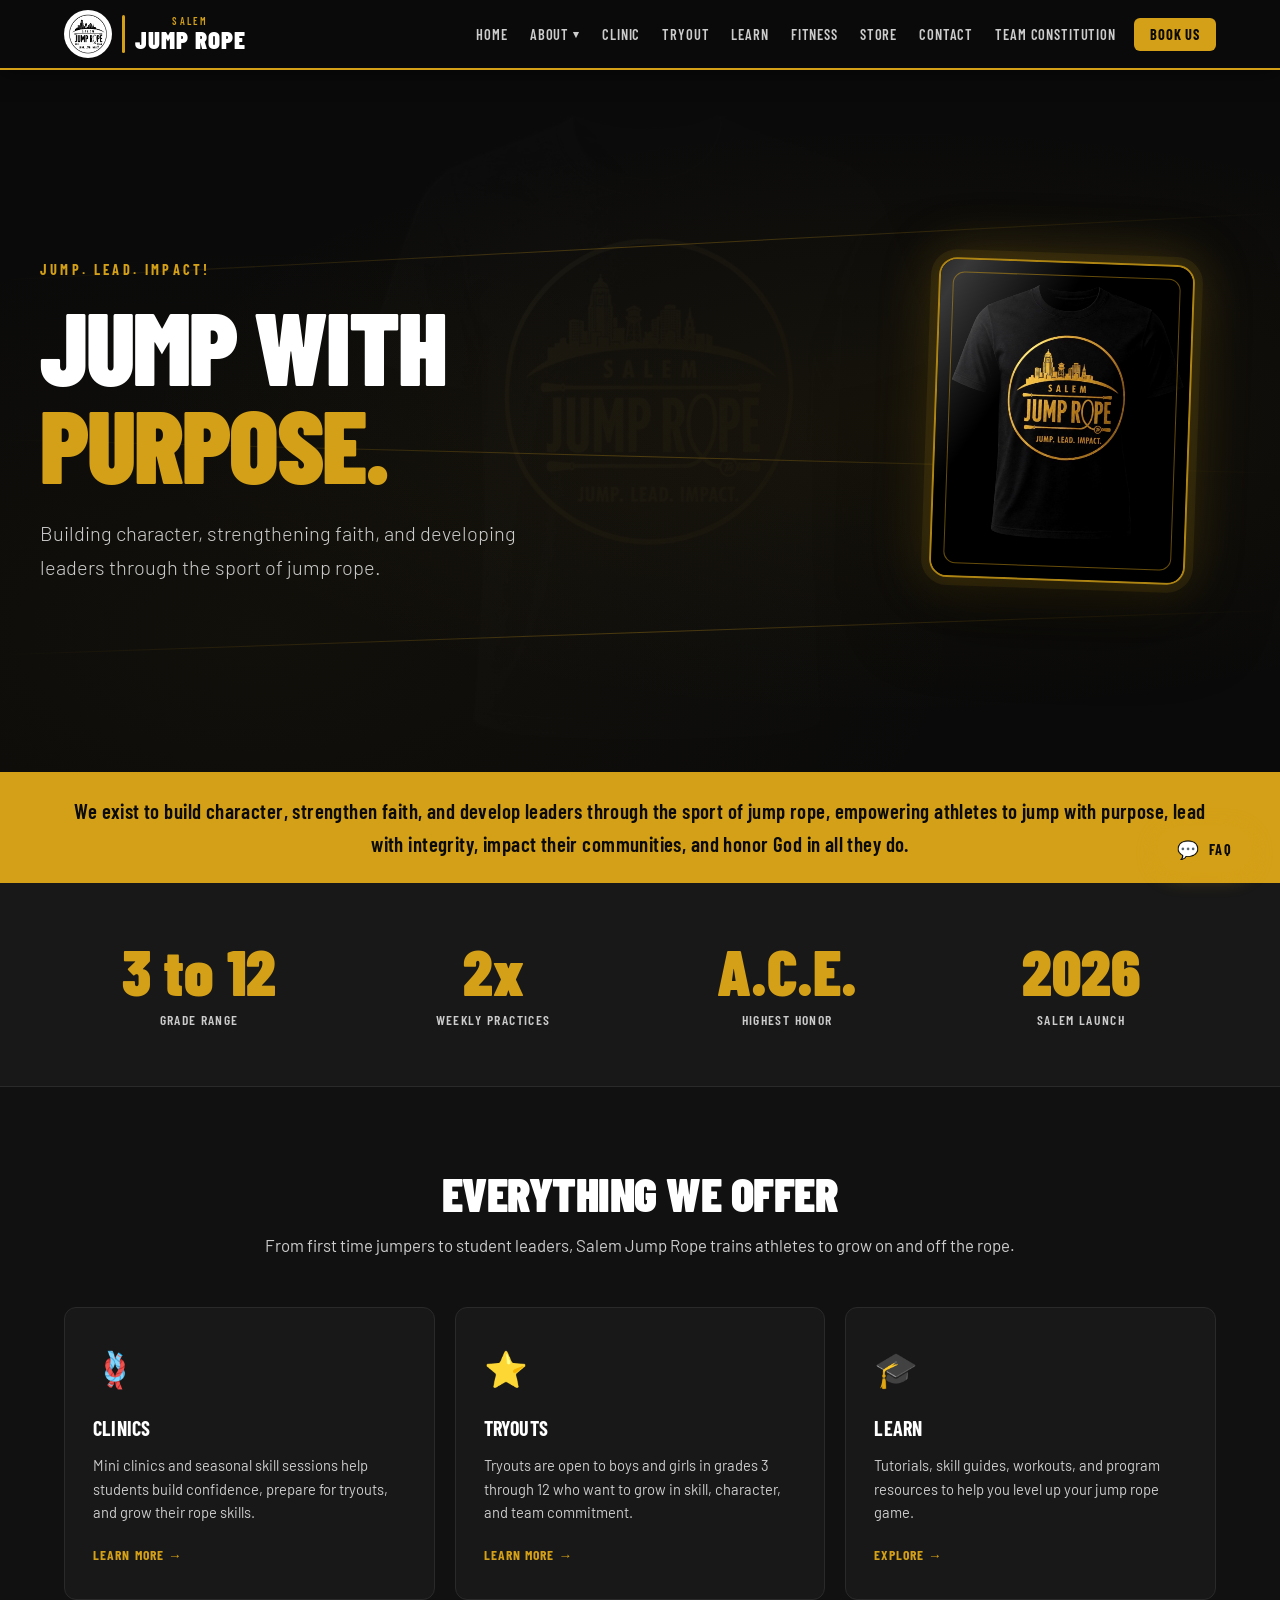
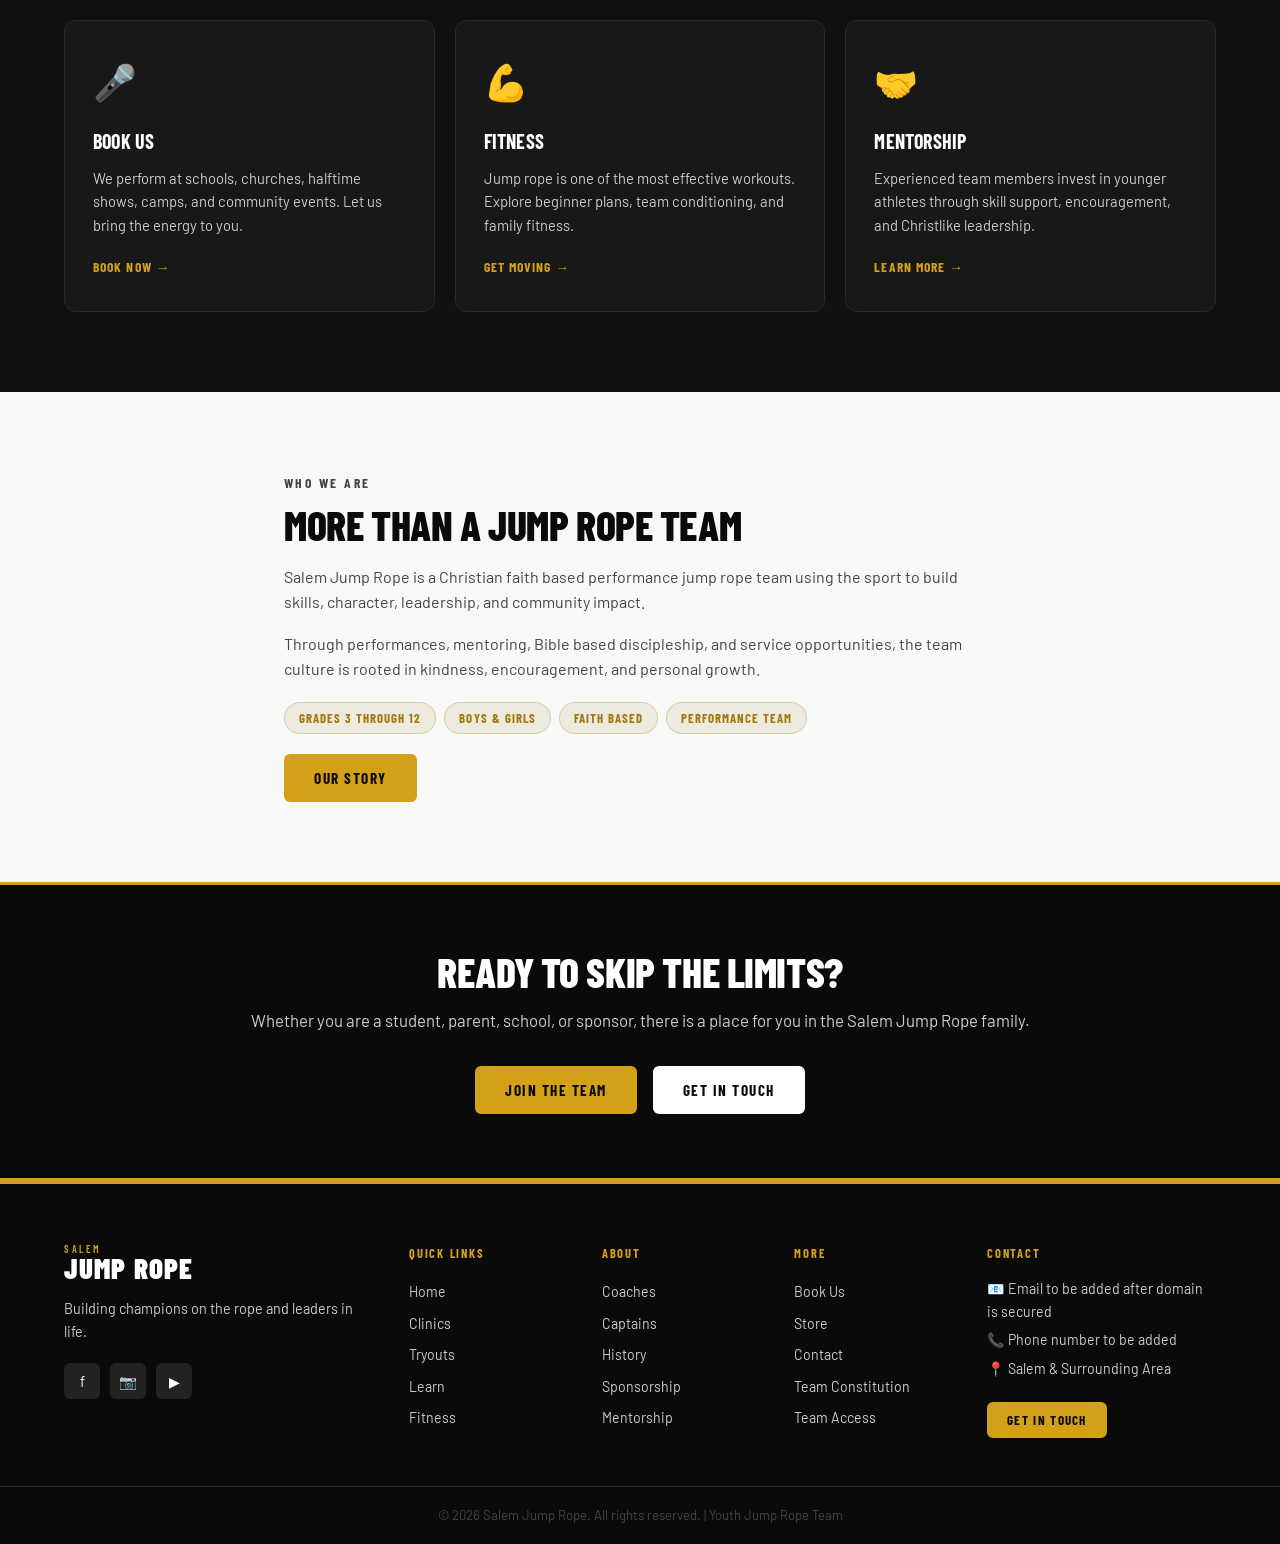
==== commit e1358cbc: "Replace hero year badge with logo artwork" ====
--- a/index.html
+++ b/index.html
@@ -83,11 +83,9 @@
           <h1 class="hero-title">JUMP WITH<br><span class="gold">PURPOSE.</span></h1>
           <p class="hero-subtitle">Building character, strengthening faith, and developing leaders through the sport of jump rope.</p>
         </div>
-        <div class="hero-badge" aria-hidden="true">
-          <div class="badge-circle">
-            <span>EST.</span>
-            <span class="badge-year">2026</span>
-            <span>SALEM</span>
+        <div class="hero-badge">
+          <div class="hero-logo-badge">
+            <img src="Images/merch/salem-jump-rope-shirt-logo.jpg" alt="Salem Jump Rope logo shirt" />
           </div>
         </div>
       </div>
--- a/styles.css
+++ b/styles.css
@@ -466,36 +466,53 @@
 
 .hero-badge {
   position: absolute;
-  right: 80px;
+  right: clamp(44px, 7vw, 104px);
   top: 50%;
   transform: translateY(-50%);
   z-index: 2;
-}
-
-.badge-circle {
-  width: 130px;
-  height: 130px;
-  border: 2px solid var(--gold);
-  border-radius: 50%;
-  display: flex;
-  flex-direction: column;
-  align-items: center;
-  justify-content: center;
-  color: var(--gold);
-  font-family: var(--font-head);
-  font-weight: 700;
-  text-align: center;
-  letter-spacing: 0.12em;
-  font-size: 0.75rem;
-  text-transform: uppercase;
-  opacity: 0.6;
-}
-
-.badge-year {
-  font-size: 2.2rem;
-  font-weight: 900;
-  line-height: 1;
-  letter-spacing: 0;
+  pointer-events: none;
+}
+
+.hero-logo-badge {
+  width: clamp(190px, 20vw, 292px);
+  aspect-ratio: 4 / 5;
+  position: relative;
+  border: 2px solid rgba(212, 160, 23, 0.82);
+  border-radius: 18px;
+  overflow: hidden;
+  background: #050505;
+  box-shadow:
+    0 0 0 8px rgba(212, 160, 23, 0.09),
+    0 28px 80px rgba(0, 0, 0, 0.58),
+    0 0 54px rgba(212, 160, 23, 0.34);
+  transform: rotate(2deg);
+}
+
+.hero-logo-badge::before {
+  content: '';
+  position: absolute;
+  inset: -45%;
+  background: linear-gradient(115deg, transparent 35%, rgba(255,255,255,0.22) 50%, transparent 65%);
+  transform: translateX(-42%) rotate(8deg);
+  z-index: 2;
+}
+
+.hero-logo-badge::after {
+  content: '';
+  position: absolute;
+  inset: 12px;
+  border: 1px solid rgba(212, 160, 23, 0.48);
+  border-radius: 12px;
+  z-index: 3;
+}
+
+.hero-logo-badge img {
+  width: 100%;
+  height: 100%;
+  display: block;
+  object-fit: cover;
+  object-position: center;
+  filter: saturate(1.1) contrast(1.08);
 }
 
 
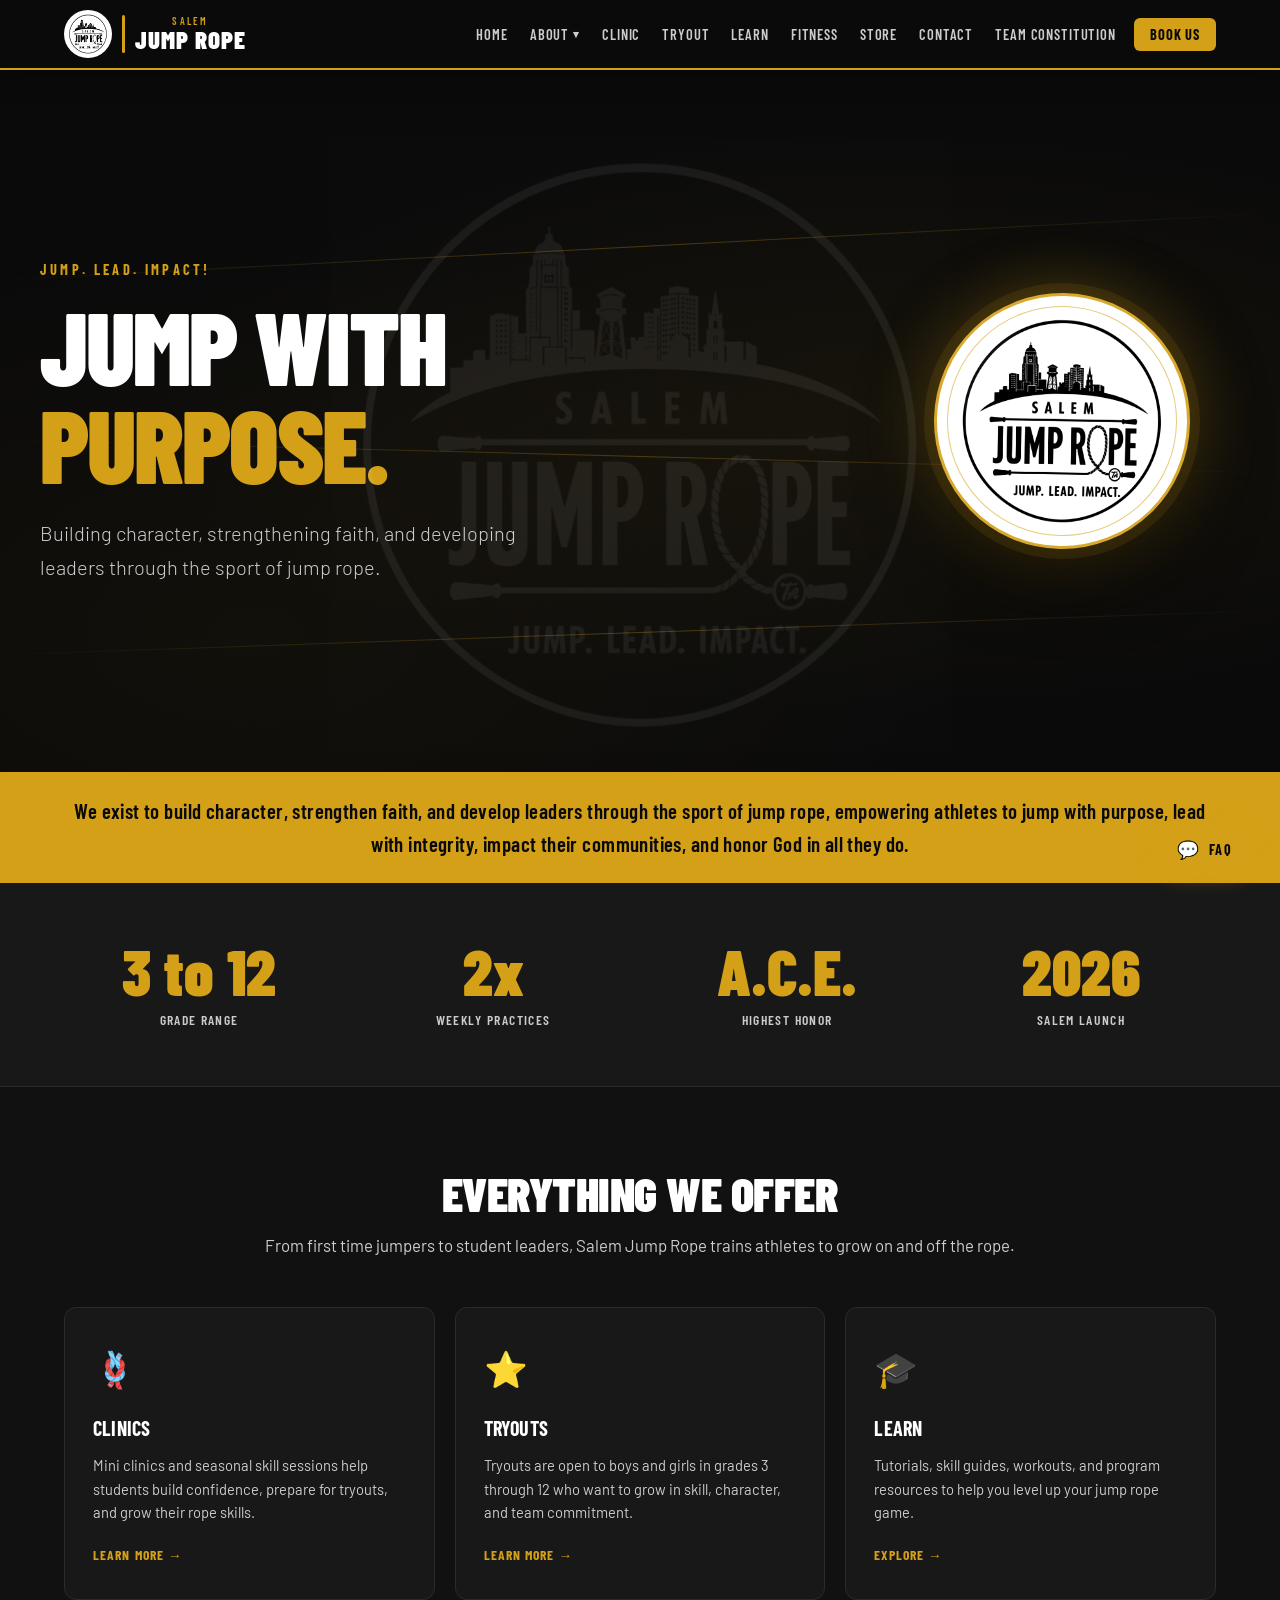
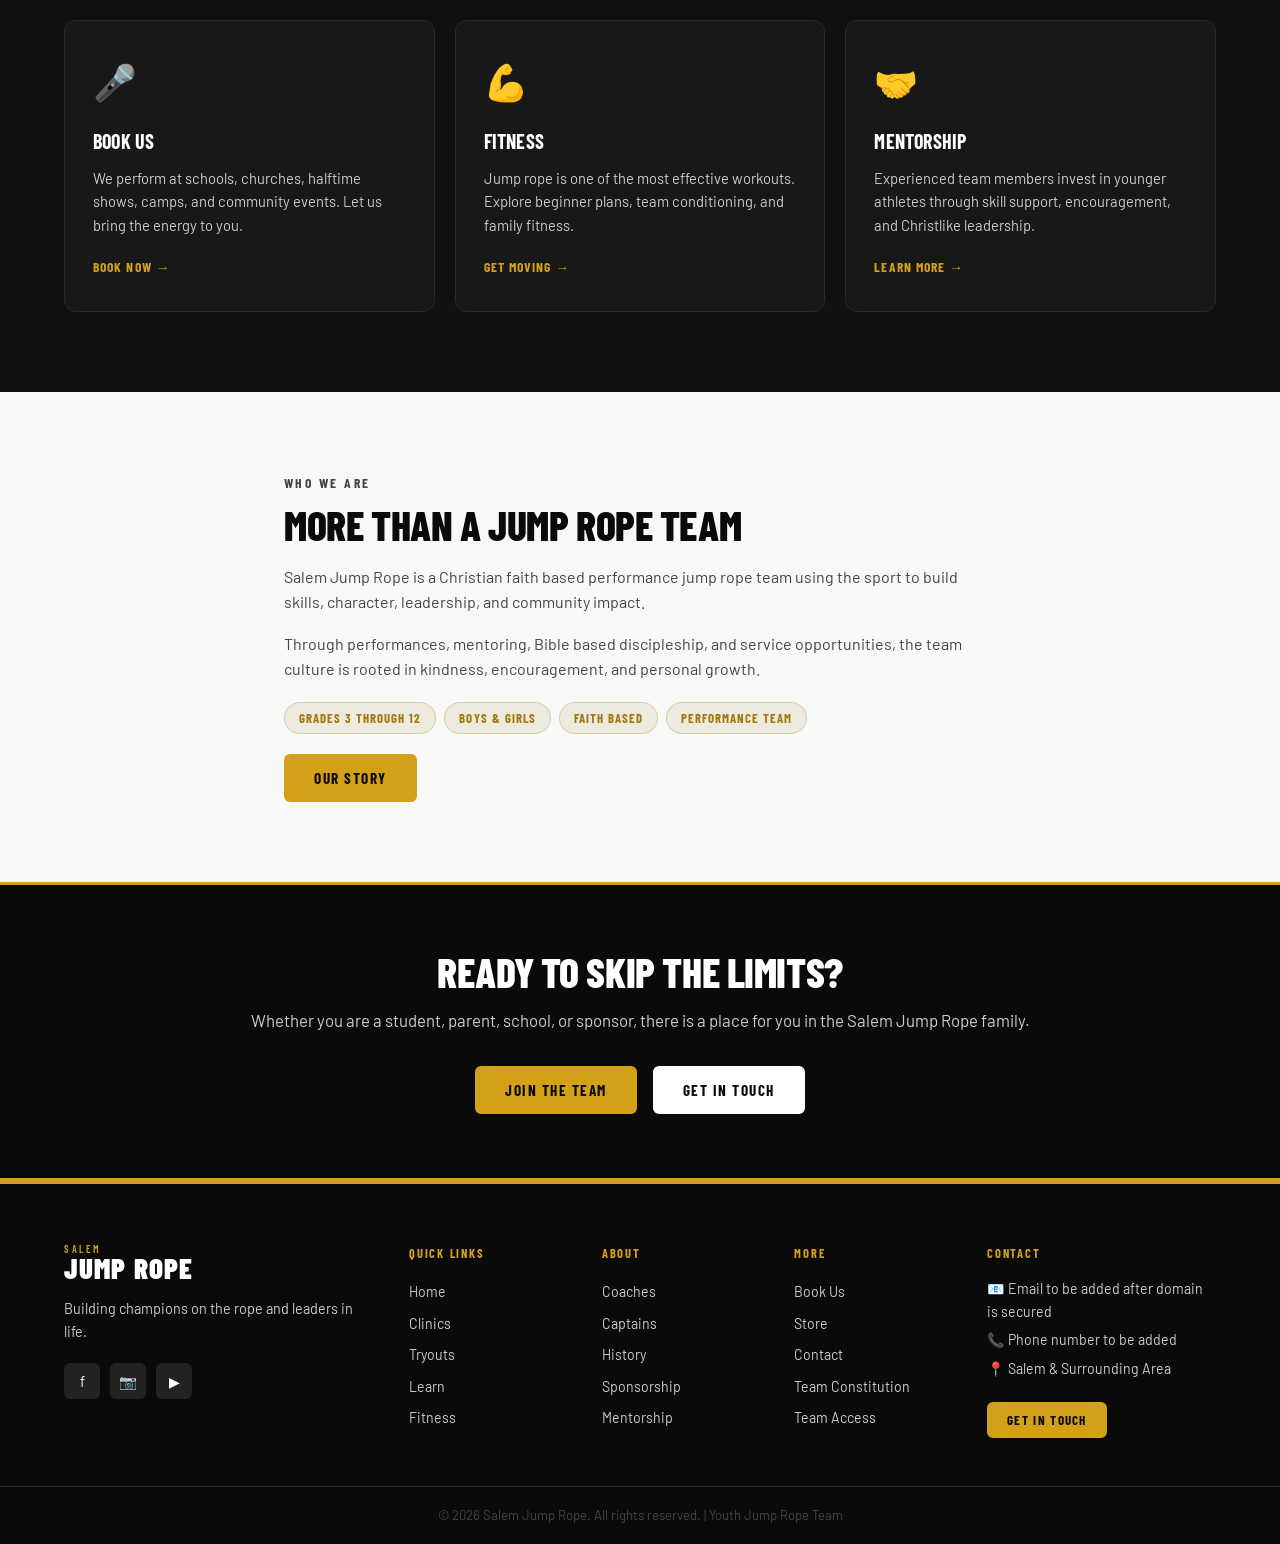
==== commit 8542b931: "Use clean logo in homepage hero" ====
--- a/index.html
+++ b/index.html
@@ -85,7 +85,7 @@
         </div>
         <div class="hero-badge">
           <div class="hero-logo-badge">
-            <img src="Images/merch/salem-jump-rope-shirt-logo.jpg" alt="Salem Jump Rope logo shirt" />
+            <img src="Salem Jump Rope logo.jpg" alt="Salem Jump Rope logo" />
           </div>
         </div>
       </div>
--- a/styles.css
+++ b/styles.css
@@ -50,11 +50,12 @@
   inset: 0;
   z-index: 3;
   pointer-events: none;
-  background-image: url("Images/merch/salem-jump-rope-shirt-logo.jpg");
+  background-image: url("Salem Jump Rope logo.jpg");
   background-repeat: no-repeat;
   background-position: center 48%;
   background-size: min(72vw, 620px) auto;
-  opacity: 0.045;
+  opacity: 0.07;
+  filter: invert(1);
   mix-blend-mode: screen;
 }
 
@@ -474,18 +475,18 @@
 }
 
 .hero-logo-badge {
-  width: clamp(190px, 20vw, 292px);
-  aspect-ratio: 4 / 5;
+  width: clamp(190px, 20vw, 286px);
+  aspect-ratio: 1;
   position: relative;
-  border: 2px solid rgba(212, 160, 23, 0.82);
-  border-radius: 18px;
+  border: 3px solid rgba(212, 160, 23, 0.9);
+  border-radius: 50%;
   overflow: hidden;
-  background: #050505;
+  background: var(--white);
   box-shadow:
-    0 0 0 8px rgba(212, 160, 23, 0.09),
-    0 28px 80px rgba(0, 0, 0, 0.58),
-    0 0 54px rgba(212, 160, 23, 0.34);
-  transform: rotate(2deg);
+    0 0 0 10px rgba(212, 160, 23, 0.1),
+    0 24px 76px rgba(0, 0, 0, 0.58),
+    0 0 64px rgba(212, 160, 23, 0.42);
+  transform: rotate(1deg);
 }
 
 .hero-logo-badge::before {
@@ -500,9 +501,9 @@
 .hero-logo-badge::after {
   content: '';
   position: absolute;
-  inset: 12px;
-  border: 1px solid rgba(212, 160, 23, 0.48);
-  border-radius: 12px;
+  inset: 10px;
+  border: 1px solid rgba(212, 160, 23, 0.55);
+  border-radius: 50%;
   z-index: 3;
 }
 
@@ -510,9 +511,10 @@
   width: 100%;
   height: 100%;
   display: block;
-  object-fit: cover;
+  object-fit: contain;
   object-position: center;
-  filter: saturate(1.1) contrast(1.08);
+  padding: 14px;
+  filter: contrast(1.08);
 }
 
 
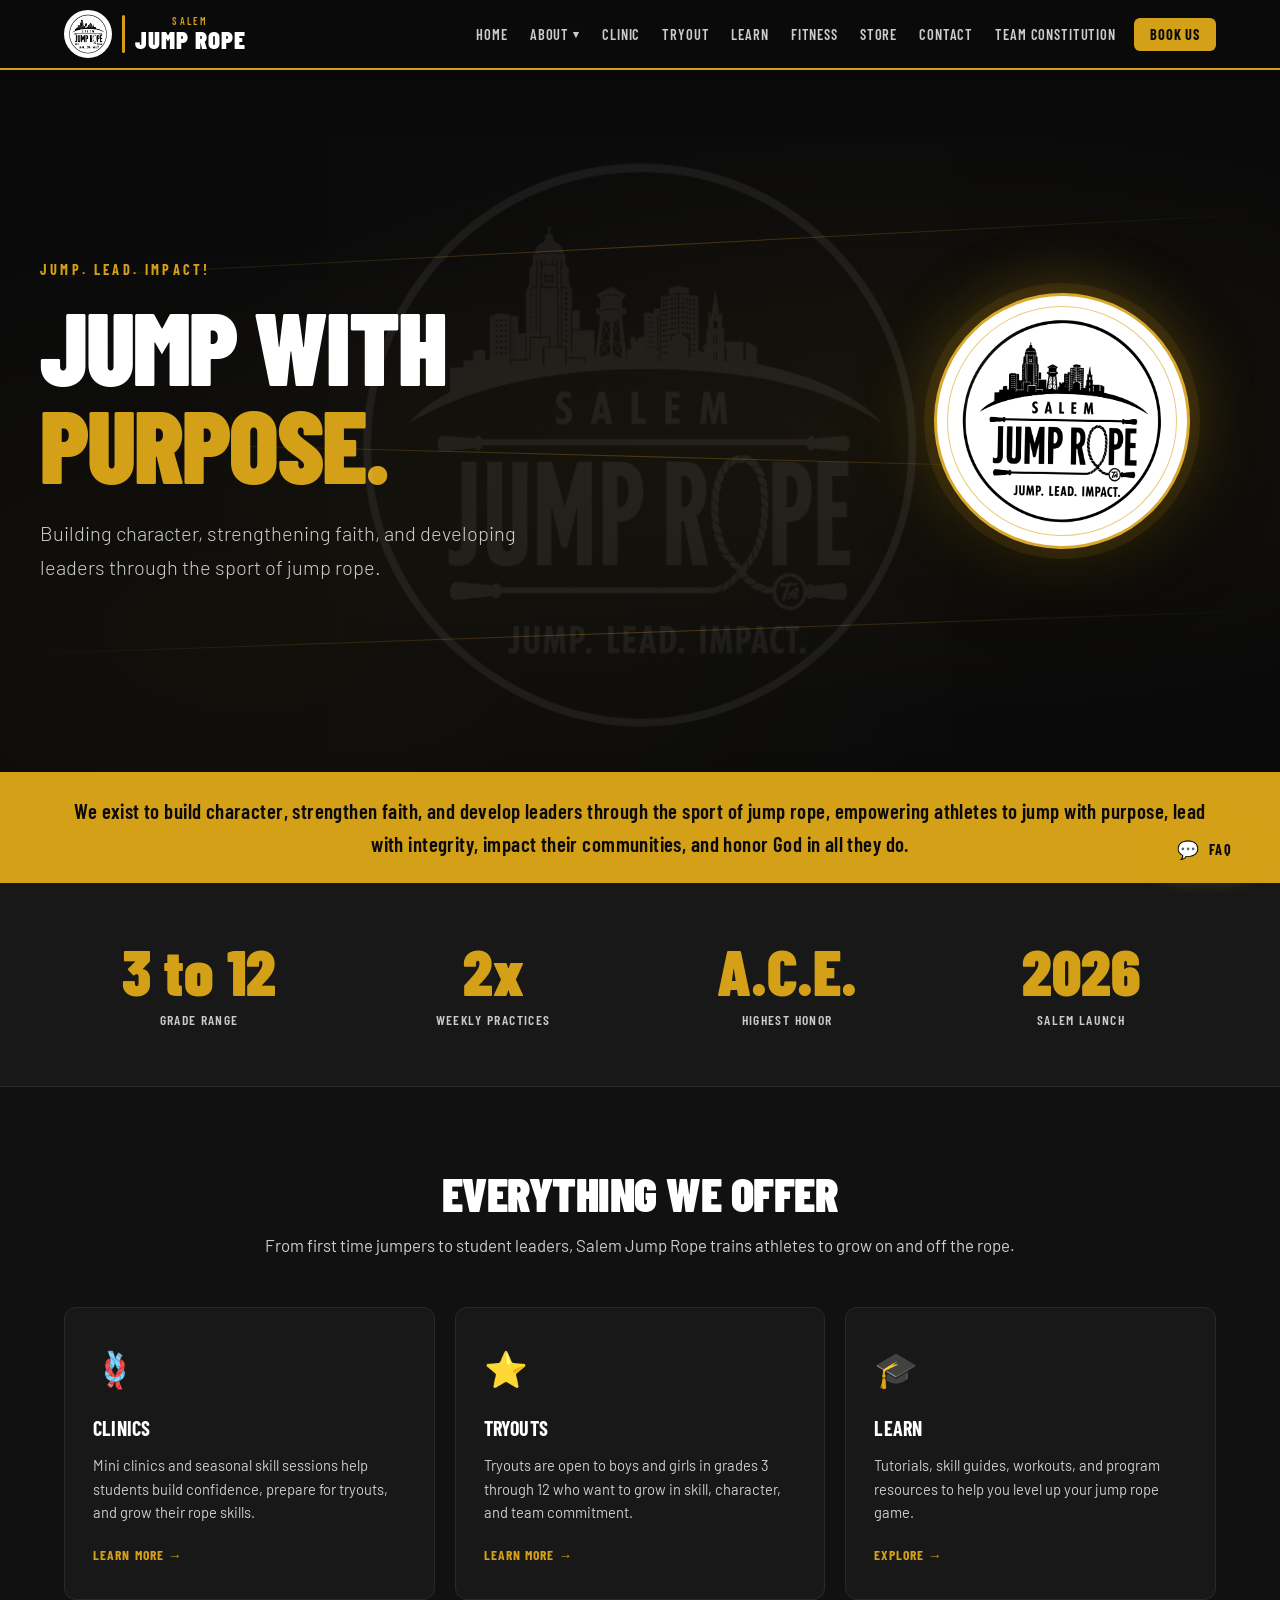
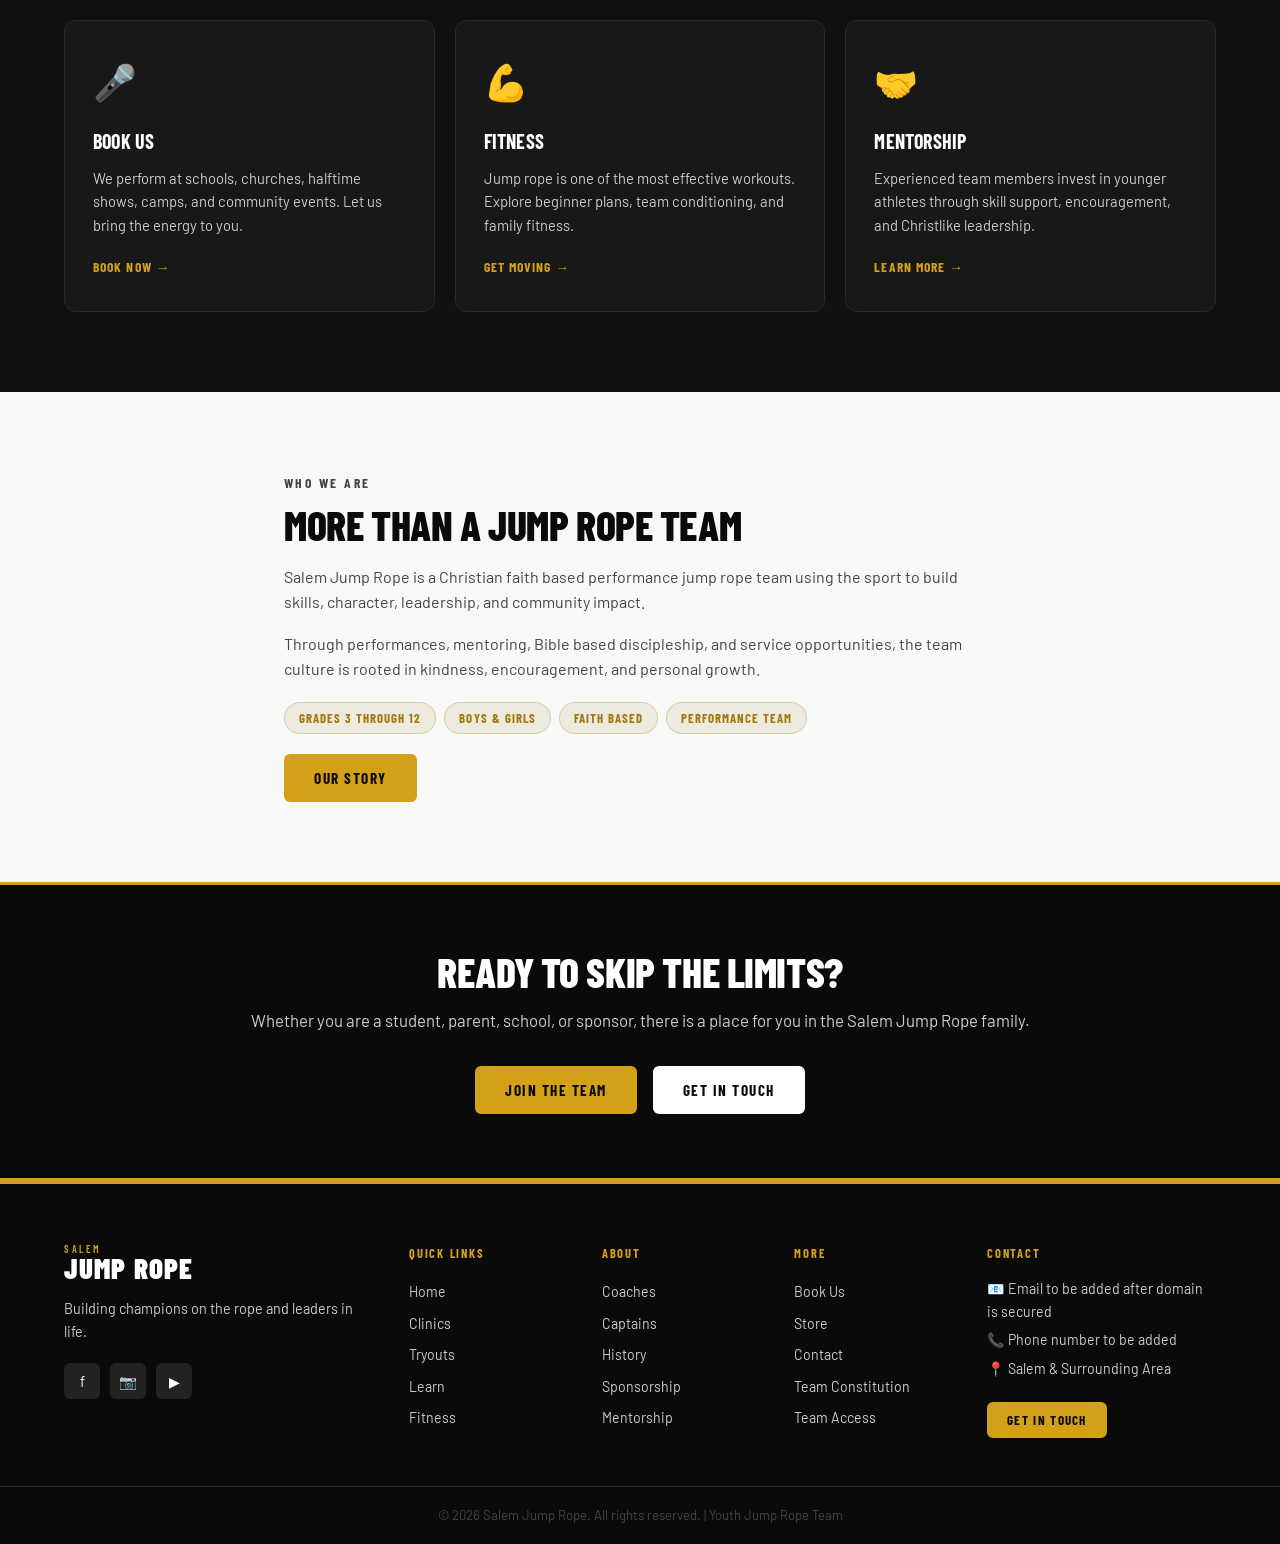
==== commit 73a0e411: "Update Salem Jump Rope site content" ====
--- a/index.html
+++ b/index.html
@@ -243,7 +243,7 @@
         <div class="container">
           <p class="eyebrow-label">Achievement Award</p>
           <h1>The Ace Honor Roll</h1>
-          <p>A.C.E. stands for Achieving Christlike Excellence. It is Salem Jump Rope's highest honor for athletes who master skill levels, choose character, and become examples to others.</p>
+          <p>A.C.E. stands for: Achieves Hard Skills, Chooses Character, Example to Others. It is Salem Jump Rope's highest honor for athletes.</p>
         </div>
       </div>
       <div class="section-light">
@@ -531,38 +531,6 @@
             </div>
           </div>
 
-          <h2 class="text-center mt-lg">Sample 4-Day Clinic Schedule</h2>
-          <div class="schedule-grid">
-            <div class="schedule-day">
-              <div class="day-header">Day 1</div>
-              <div class="day-item"><strong>Warmup:</strong> Dynamic stretching, jog, jump activation</div>
-              <div class="day-item"><strong>Skills:</strong> Basic bounce, alternate foot, side swing</div>
-              <div class="day-item"><strong>Drills:</strong> Entry timing, rope feel, pacing</div>
-              <div class="day-item"><strong>Cooldown:</strong> Stretch, breathing, team circle</div>
-            </div>
-            <div class="schedule-day">
-              <div class="day-header">Day 2</div>
-              <div class="day-item"><strong>Warmup:</strong> Jump activation circuit</div>
-              <div class="day-item"><strong>Skills:</strong> Criss cross, double under intro, speed steps</div>
-              <div class="day-item"><strong>Drills:</strong> Partner coordination, rhythm work</div>
-              <div class="day-item"><strong>Cooldown:</strong> Partner stretch, skill reflection</div>
-            </div>
-            <div class="schedule-day">
-              <div class="day-header">Day 3</div>
-              <div class="day-item"><strong>Warmup:</strong> Speed ladder, agility warm-up</div>
-              <div class="day-item"><strong>Skills:</strong> Double Dutch entry, turning mechanics</div>
-              <div class="day-item"><strong>Drills:</strong> Group sync, team routine basics</div>
-              <div class="day-item"><strong>Cooldown:</strong> Group stretch, performance goals</div>
-            </div>
-            <div class="schedule-day">
-              <div class="day-header">Day 4</div>
-              <div class="day-item"><strong>Warmup:</strong> Full team warm-up</div>
-              <div class="day-item"><strong>Skills:</strong> Review + showcase prep</div>
-              <div class="day-item"><strong>Showcase:</strong> Mini performance for families</div>
-              <div class="day-item"><strong>Celebration:</strong> Recognition, team cheer, certificate</div>
-            </div>
-          </div>
-
           <div class="form-section" id="clinicForm">
             <h2>Clinic Interest Form</h2>
             <p class="form-note">Complete this form to express interest in an upcoming clinic. A team representative will follow up with registration details and any fees.</p>
@@ -674,16 +642,6 @@
                 <li>Teamwork and listening ability</li>
                 <li>Commitment and reliability</li>
                 <li>Character on and off the floor</li>
-              </ul>
-            </div>
-            <div class="info-block">
-              <h3>Team Commitment</h3>
-              <ul>
-                <li>Whole-team practice Tuesdays, 3:30 PM-5:30 PM</li>
-                <li>Split practice Thursdays, 6:15 PM-8:15 PM</li>
-                <li>Last Thursday of each month off, plus holidays</li>
-                <li>Attendance at all performances and events</li>
-                <li>Parent engagement expected</li>
               </ul>
             </div>
           </div>
@@ -993,7 +951,7 @@
               </div>
               <h3 class="mt-md">Follow Us</h3>
               <div class="social-links">
-                <a href="#" class="social-link" aria-label="Facebook link">
+                <a href="https://www.facebook.com/profile.php?id=61591503404603" class="social-link" aria-label="Facebook link" target="_blank" rel="noopener">
                   <span aria-hidden="true">f</span> Facebook
                 </a>
                 <a href="#" class="social-link" aria-label="Instagram link">
@@ -1334,7 +1292,7 @@
           </div>
           <p>Building champions on the rope and leaders in life.</p>
           <div class="social-links">
-            <a href="#" aria-label="Facebook">f</a>
+            <a href="https://www.facebook.com/profile.php?id=61591503404603" aria-label="Facebook" target="_blank" rel="noopener">f</a>
             <a href="#" aria-label="Instagram">📷</a>
             <a href="#" aria-label="YouTube">▶</a>
           </div>
